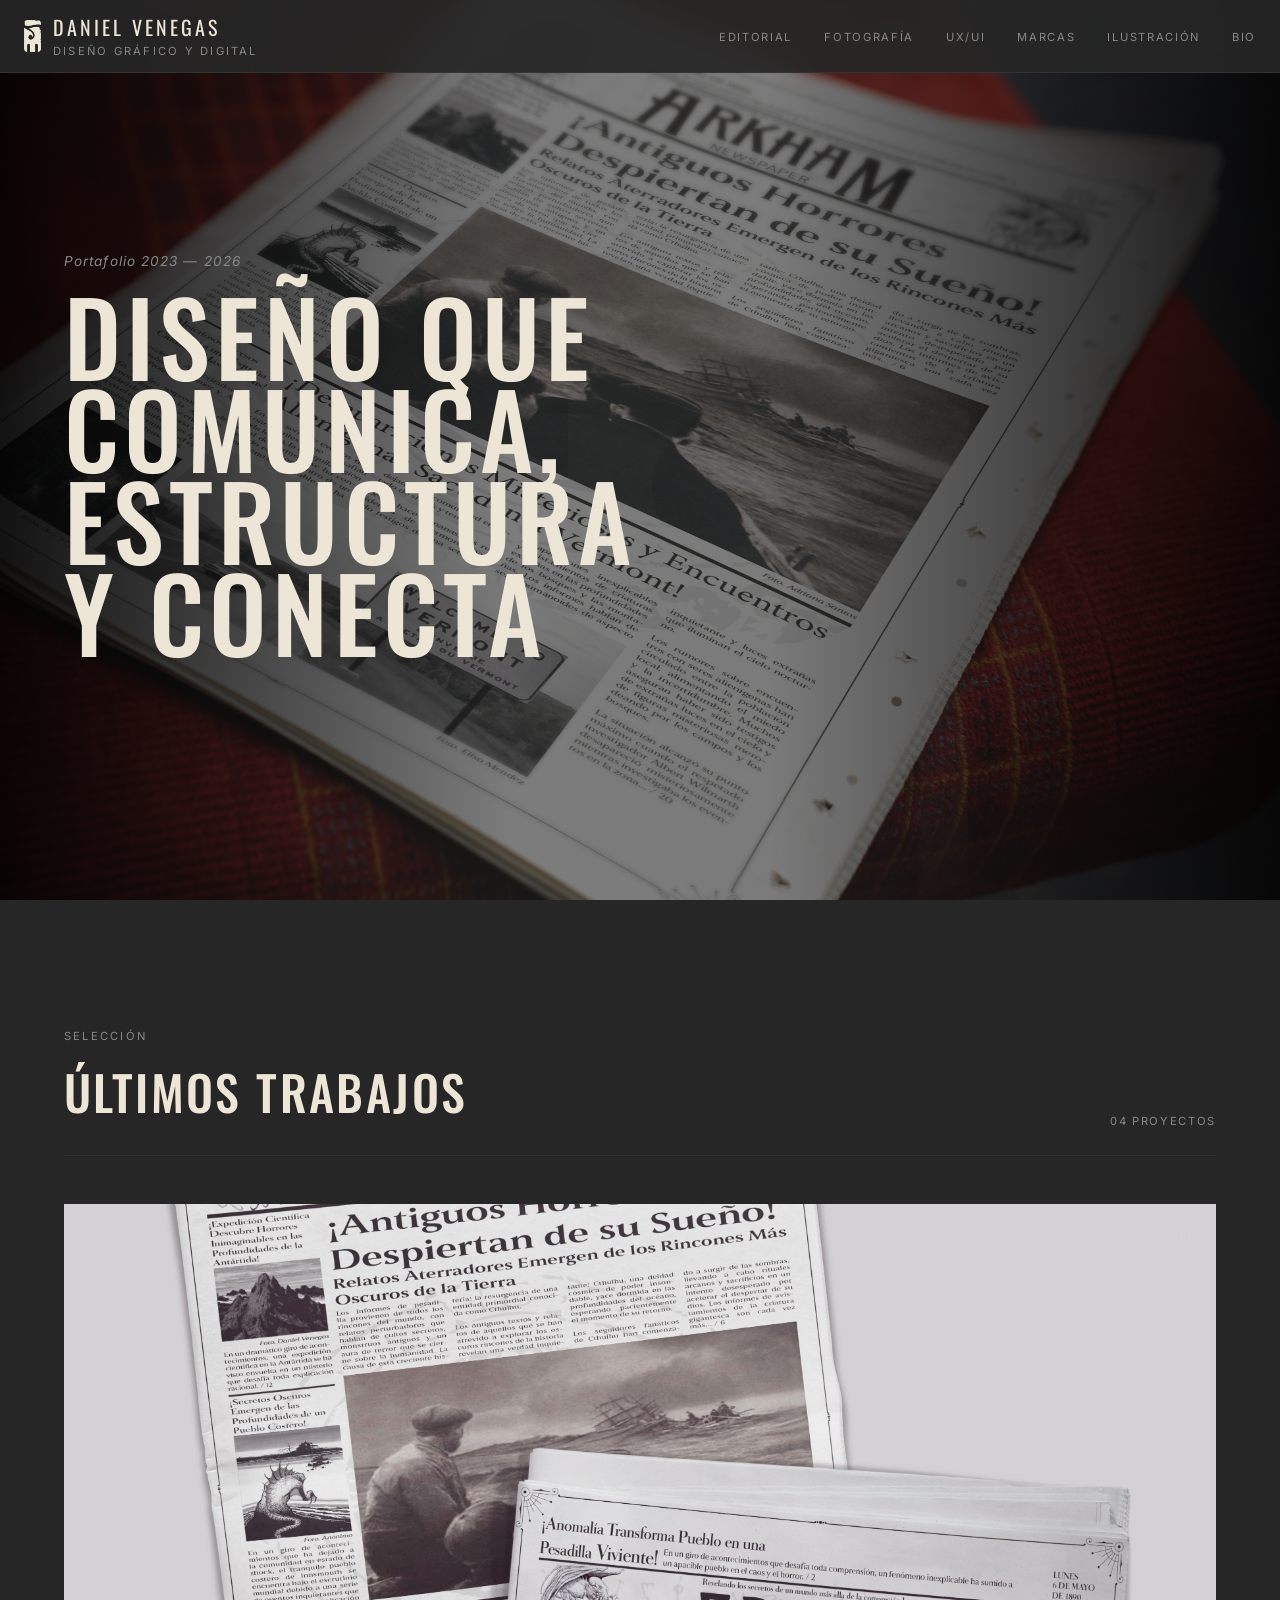
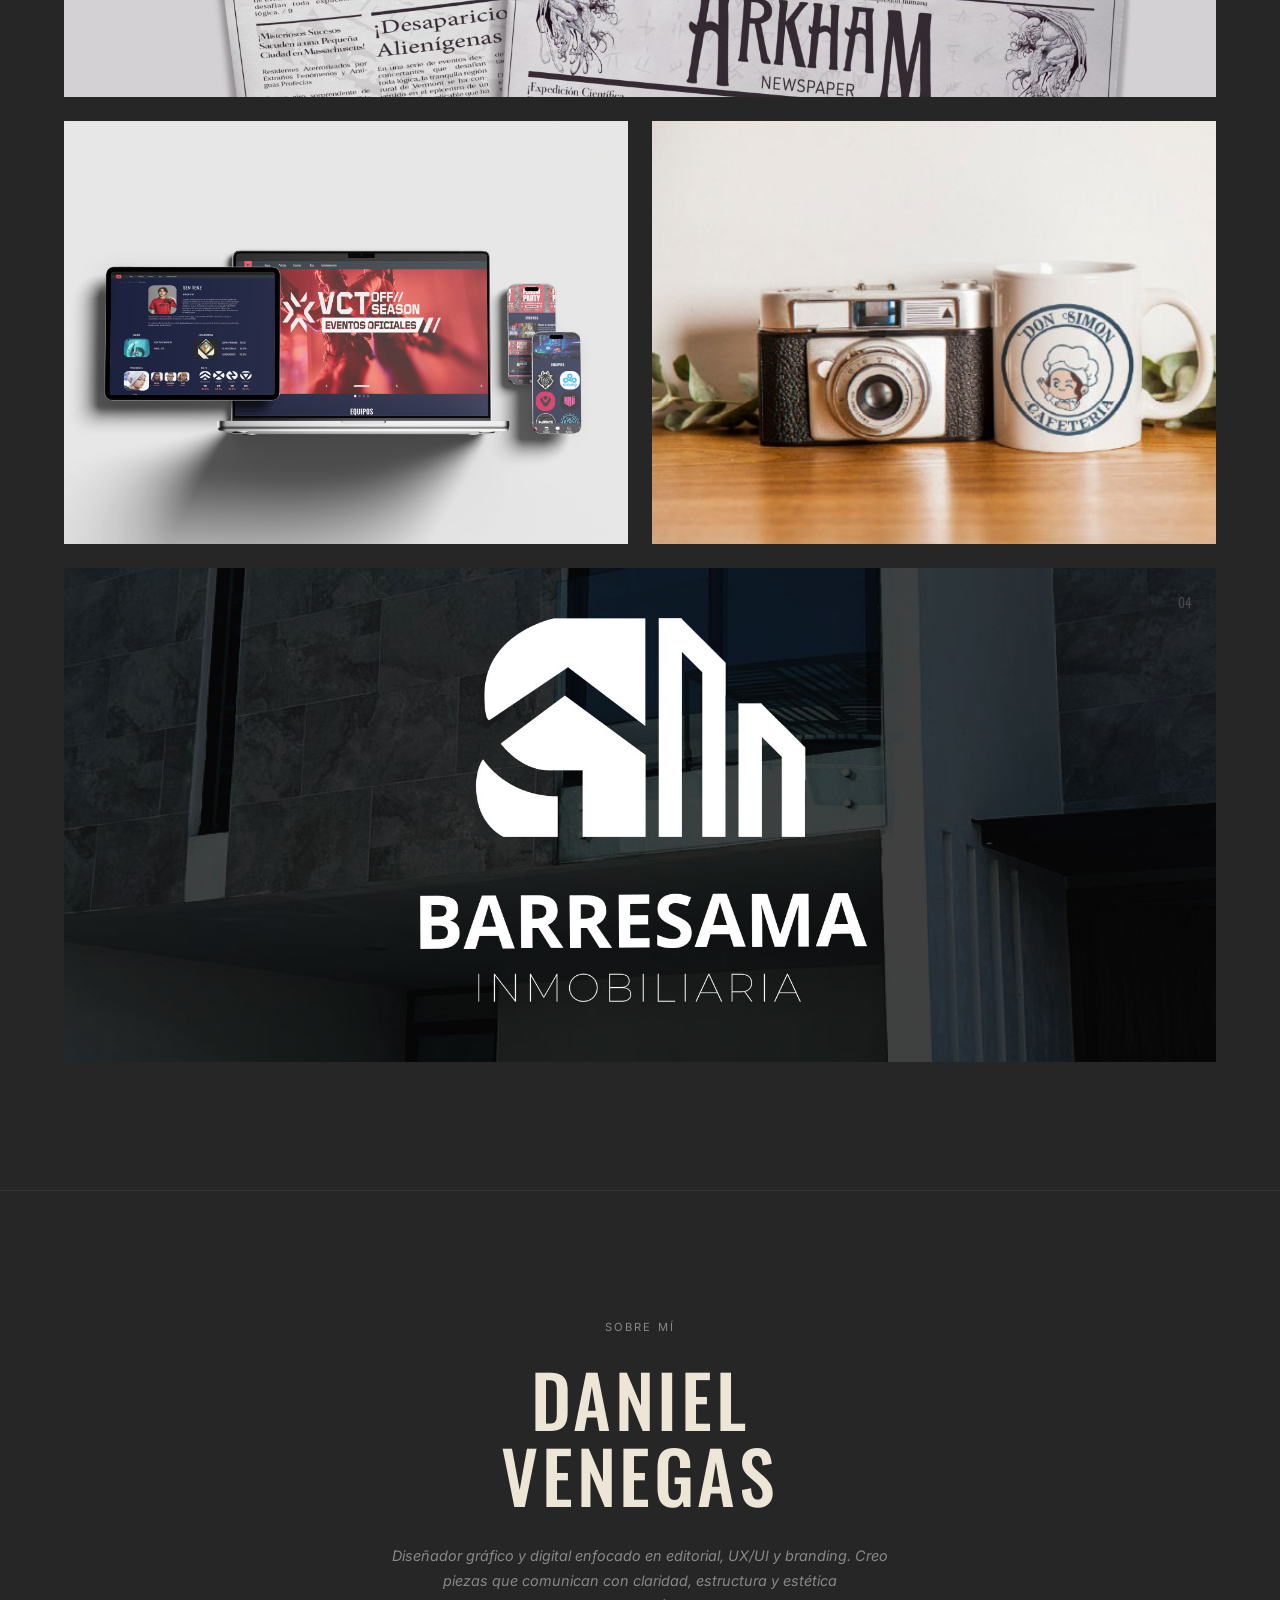
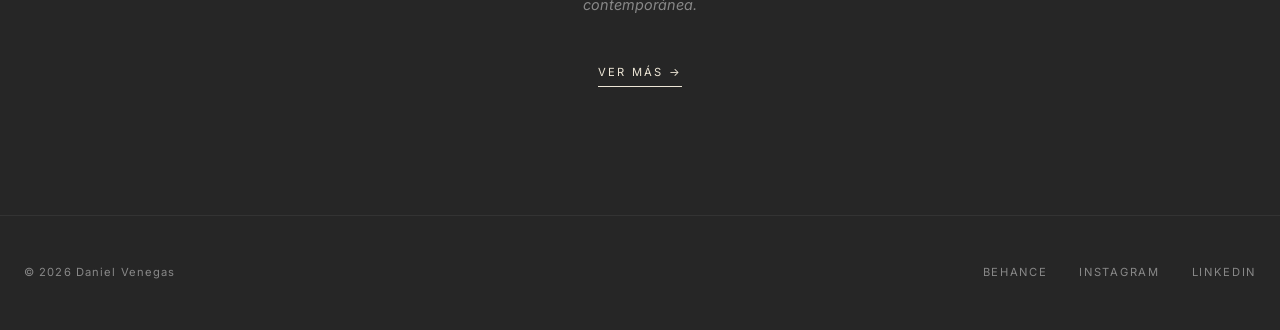
==== index.html @ c411e91c "Update link for editorial project in index.html" ====
<!DOCTYPE html>
<html lang="es">
<head>
  <meta charset="UTF-8" />
  <meta name="viewport" content="width=device-width, initial-scale=1.0" />

  <title>Daniel Venegas | Portafolio de Diseño</title>

  <meta name="description" content="Portafolio de Daniel Venegas — Diseñador gráfico especializado en identidad visual, editorial y UX/UI.">
  <meta name="author" content="Daniel Venegas">

  <!-- Open Graph -->
  <meta property="og:type" content="website">
  <meta property="og:url" content="https://danielvenegas-design.github.io/">
  <meta property="og:title" content="Daniel Venegas | Portafolio de Diseño">
  <meta property="og:description" content="Diseñador gráfico y digital especializado en editorial, branding y UX/UI. Explora mi trabajo.">
  <meta property="og:image" content="https://danielvenegas-design.github.io/img/mi%20logo.png">
  <meta property="og:site_name" content="Daniel Venegas Portfolio">

  <!-- Twitter -->
  <meta name="twitter:card" content="summary_large_image">
  <meta name="twitter:title" content="Daniel Venegas | Portafolio">
  <meta name="twitter:description" content="Diseño que comunica, estructura y conecta.">
  <meta name="twitter:image" content="https://danielvenegas-design.github.io/img/mi%20logo.png">

  <!-- Styles -->
  <link rel="stylesheet" href="styles.css" />

  <!-- Fonts -->
  <link rel="preconnect" href="https://fonts.googleapis.com" />
  <link rel="preconnect" href="https://fonts.gstatic.com" crossorigin />
  <link href="https://fonts.googleapis.com/css2?family=Oswald:wght@300;400;500;600;700&family=Inter:wght@300;400;500;600&display=swap" rel="stylesheet" />

  <!-- Favicon -->
  <link rel="icon" type="image/png" href="img/favicon2.png">
</head>
<body>

  <!-- ==================== NAVBAR ==================== -->
  <nav class="navbar" id="navbar">
    <div class="navbar-inner">
      <!-- Envuelve el logo y el texto en un enlace hacia index.html -->
      <a href="index.html" class="navbar-brand" style="text-decoration: none; color: inherit;">
        <img src="img/mi logo.png" class="logo">
        <div class="brand-text">
          <span class="navbar-name">DANIEL VENEGAS</span>
          <span class="navbar-subtitle">Diseño gráfico y digital</span>
        </div>
      </a>
      
      <button class="menu-toggle" id="menuToggle" aria-label="Abrir menú" aria-expanded="false">
        <span></span><span></span><span></span>
      </button>
      <ul class="nav-links" id="navLinks">
        <li><a href="editorial.html">Editorial</a></li>
        <li><a href="fotografia.html">Fotografía</a></li>
        <li><a href="ux-ui.html">UX/UI</a></li>
        <li><a href="marca.html">Marcas</a></li>
        <li><a href="ilustracion.html">Ilustración</a></li>
        <li><a href="about.html">Bio</a></li>
      </ul>
    </div>
</nav>


  <!-- ==================== HERO ==================== -->
  <!--slider-->
  <section class="hero" id="hero">
    <img src="img/mi logo.png" loading="lazy" class="hero-logo">
    <div class="hero-slider">
      <img src="img/periodico-fondo-2.jpg" class="active">
      <img src="img/Editorial-Mockup.jpg"> 
      <img src="img/mockup-1_newslatter.jpg">
    </div>
    <!--overlay-->
    <div class="hero-overlay"></div>
    <!--contenido-->
    <div class="hero-content">
      <p class="hero-subtitle">Portafolio 2023 — 2026</p>
      <h1 class="hero-title">
        Diseño que<br />
        comunica,<br />
        estructura<br />
        y conecta
      </h1>
    </div>
  </section>

  <!-- ==================== TRABAJOS ==================== -->
  <section class="works" id="trabajos">
    <div class="works-header">
      <div>
        <p class="works-label">Selección</p>
        <h2 class="works-title">Últimos trabajos</h2>
      </div>
      <span class="works-count">04 Proyectos</span>
    </div>

    <div class="works-grid">
      <!-- Proyecto 1 — grande -->
      <a href="editorial.html#periodico Ark" class="work-card work-large">
        <img src="img/periodico.jpg" alt="Periódico Digital" />
        <div class="work-info">
          <span class="work-category">Editorial</span>
          <h3 class="work-name">Periódico</h3>
        </div>
        <span class="work-index">01</span>
      </a>

      <!-- Proyecto 2 — pequeño -->
      <a href="#" class="work-card">
        <img src="img/vct.jpg" alt="VCT América" />
        <div class="work-info">
          <span class="work-category">UX/UI</span>
          <h3 class="work-name">VCT América</h3>
        </div>
        <span class="work-index">02</span>
      </a>

      <!-- Proyecto 3 — pequeño -->
      <a href="#" class="work-card">
        <img src="img/DON-SIMON-LOGO-mockup-2.jpg" alt="Don simon" />
        <div class="work-info">
          <span class="work-category">Branding</span>
          <h3 class="work-name">Don simon</h3>
        </div>
        <span class="work-index">03</span>
      </a>

      <!-- Proyecto 4 — grande -->
      <a href="#" class="work-card work-large">
        <img src="img/barresama-fondo.jpg" alt="Barresama Inmobiliaria" />
        <div class="work-info">
          <span class="work-category">Marcas</span>
          <h3 class="work-name">Barresama Inmobiliaria</h3>
        </div>
        <span class="work-index">04</span>
      </a>
    </div>
  </section>

  <!-- ==================== ABOUT PREVIEW ==================== -->
  <section class="about" id="about">
    <p class="about-label">Sobre mí</p>
    <h2 class="about-name">Daniel<br />Venegas</h2>
    <p class="about-text">
      Diseñador gráfico y digital enfocado en editorial, UX/UI y branding.
      Creo piezas que comunican con claridad, estructura y estética contemporánea.
    </p>
    <a href="about.html" class="about-link">Ver más →</a>
  </section>

  <!-- ==================== FOOTER ==================== -->
  <footer class="footer">
  <p class="footer-copy">© 2026 Daniel Venegas</p>
  <div class="footer-socials">
    <a href="https://www.behance.net/danielvenegasruiz" target="_blank" rel="noopener noreferrer">Behance</a>
    <a href="https://www.instagram.com/daniel_7w7_/#" target="_blank" rel="noopener noreferrer">Instagram</a>
    <a href="https://linkedin.com" target="_blank" rel="noopener noreferrer">LinkedIn</a>
  </div>
</footer>

  <script src="script.js"></script>
</body>
</html>
---- styles.css ----
/* ============================================
   Daniel Venegas — Portfolio Styles
   ============================================ */

/* ---------- Reset & Base ---------- */
*, *::before, *::after {
  margin: 0;
  padding: 0;
  box-sizing: border-box;
}

html {
  scroll-behavior: smooth;
}

body {
  font-family: 'Inter', sans-serif;
  background-color: #262626;
  color: #EDE6D6;
  line-height: 1.6;
  overflow-x: hidden;
}

a {
  text-decoration: none;
  color: inherit;
}

img {
  display: block;
  width: 100%;
  height: 100%;
  object-fit: cover;
}

/* ---------- Typography ---------- */
h1, h2, h3, h4, h5, h6 {
  font-family: 'Oswald', sans-serif;
  text-transform: uppercase;
  letter-spacing: 0.05em;
  font-weight: 500;
}

/* ---------- Scrollbar ---------- */
::-webkit-scrollbar { width: 6px; }
::-webkit-scrollbar-track { background: #1a1a1a; }
::-webkit-scrollbar-thumb { background: #555; }

::selection {
  background: #EDE6D6;
  color: #262626;
}

/* ============================================
   NAVBAR
   ============================================ */
.navbar {
  position: fixed;
  top: 0;
  left: 0;
  width: 100%;
  z-index: 100;
  background: rgba(38, 38, 38, 0.92);
  backdrop-filter: blur(12px);
  border-bottom: 1px solid #333;
}

.navbar-inner {
  max-width: 1280px;
  margin: 0 auto;
  padding: 0 1.5rem;
  display: flex;
  align-items: center;
  justify-content: space-between;
  height: 64px;
}

.navbar-brand {
  display: flex;
  align-items: center;
  gap: 0.75rem;
}

.navbar-name {
  font-family: 'Oswald', sans-serif;
  font-size: 1.25rem;
  letter-spacing: 0.15em;
  text-transform: uppercase;
}

.navbar-subtitle {
  font-size: 0.7rem;
  letter-spacing: 0.2em;
  text-transform: uppercase;
  color: #888;
  display: none;
}

@media (min-width: 768px) {
  .navbar-subtitle { display: block; }
  .navbar-inner { height: 72px; }
}

/* Nav links */
.nav-links {
  list-style: none;
  display: none;
  gap: 2rem;
}

.nav-links.active {
  display: flex;
  flex-direction: column;
  position: absolute;
  top: 64px;
  left: 0;
  width: 100%;
  background: #262626;
  border-bottom: 1px solid #333;
  padding: 1.5rem;
  gap: 1rem;
}

@media (min-width: 1024px) {
  .nav-links {
    display: flex !important;
    position: static;
    flex-direction: row;
    background: none;
    border: none;
    padding: 0;
  }
  .menu-toggle { display: none !important; }
}

.nav-links a {
  font-size: 0.7rem;
  letter-spacing: 0.15em;
  text-transform: uppercase;
  color: #888;
  transition: color 0.3s;
}

.nav-links a:hover { color: #EDE6D6; }

.nav-links a {
  position: relative;
}

.nav-links a::after {
  content: '';
  position: absolute;
  left: 0;
  bottom: -3px;
  width: 0;
  height: 1px;
  background: #EDE6D6;
  transition: width 0.3s;
}

.nav-links a:hover::after {
  width: 100%;
}

.logo {
  height: 32px;
  width: auto;
  transition: opacity 0.3s;
}

.hero-logo {
  position: absolute;
  top: 50%;
  left: 60%;
  transform: translate(-50%, -50%);
  width: 400px;
  opacity: 0.05;
  z-index: 1;
}

.logo:hover {
  opacity: 0.7;
}

/* Hamburger */
.menu-toggle {
  display: flex;
  flex-direction: column;
  gap: 5px;
  background: none;
  border: none;
  cursor: pointer;
  padding: 4px;
}

.menu-toggle span {
  display: block;
  width: 24px;
  height: 2px;
  background: #EDE6D6;
  transition: transform 0.3s, opacity 0.3s;
}

.menu-toggle.active span:nth-child(1) {
  transform: translateY(7px) rotate(45deg);
}
.menu-toggle.active span:nth-child(2) {
  opacity: 0;
}
.menu-toggle.active span:nth-child(3) {
  transform: translateY(-7px) rotate(-45deg);
}

/* ============================================
   HERO
   ============================================ */
.hero {
  position: relative;
  height: 100vh;
  width: 100%;
  overflow: hidden;
  padding-top: 72px;
}

.hero-overlay {
  position: absolute;
  inset: 0;
  z-index: 1;
  background:
    linear-gradient(to right, rgba(0,0,0,0.85), transparent 40%),
    linear-gradient(to left, rgba(0,0,0,0.85), transparent 40%),
    rgba(38,38,38,0.6);
  pointer-events: none;
}

.hero-content {
  position: relative;
  z-index: 2;
  height: 100%;
  display: flex;
  flex-direction: column;
  justify-content: center;
  padding: 2rem 2rem 5rem;
  padding-top: 120px;
}

@media (min-width: 1024px) {
  .hero-content { padding: 4rem 4rem 8rem; }
}

.hero-subtitle {
  font-style: italic;
  font-family: 'Inter', sans-serif;
  color: #888;
  font-size: 0.85rem;
  margin-bottom: 1rem;
  letter-spacing: 0.08em;
  opacity: 0;
  transform: translateY(20px);
  animation: fadeUp 0.8s 0.5s forwards;
}

.hero-title {
  font-size: clamp(3rem, 8vw, 7rem);
  line-height: 0.9;
  opacity: 0;
  transform: translateY(30px);
  animation: fadeUp 0.8s 0.7s forwards;
}

.hero-slider {
  position: absolute;
  width: 100%;
  height: 100%;
  object-fit: cover;
  opacity: 1;
  transform: scale(1.05);
  transition: opacity 1.5s ease, transform 6s ease;
  inset: 0;
  z-index: 0;
}

.hero-slider img {
  position: absolute;
  width: 100%;
  height: 100%;
  object-fit: cover;
  opacity: 0;
  transition: opacity 1.5s ease, transform 6s ease;
  
}

.hero-slider img.active {
  opacity: 1;
  transform: scale(1.1);
}

@keyframes fadeUp {
  to {
    opacity: 1;
    transform: translateY(0);
  }
}

/* ============================================
   WORKS GRID
   ============================================ */
.works {
  padding: 5rem 1.5rem;
}

@media (min-width: 1024px) {
  .works { padding: 8rem 4rem; }
}

.works-header {
  display: flex;
  align-items: flex-end;
  justify-content: space-between;
  border-bottom: 1px solid #333;
  padding-bottom: 1.5rem;
  margin-bottom: 3rem;
}

.works-label {
  font-size: 0.7rem;
  letter-spacing: 0.2em;
  text-transform: uppercase;
  color: #888;
  margin-bottom: 0.5rem;
}

.works-title {
  font-size: clamp(1.8rem, 4vw, 3rem);
}

.works-count {
  font-size: 0.7rem;
  letter-spacing: 0.15em;
  text-transform: uppercase;
  color: #888;
  display: none;
}

@media (min-width: 768px) {
  .works-count { display: block; }
}

/* Grid */
.works-grid {
  display: grid;
  grid-template-columns: 1fr;
  gap: 1rem;
}

@media (min-width: 768px) {
  .works-grid {
    grid-template-columns: 1fr 1fr;
    gap: 1.5rem;
  }
}

/* Card */
.work-card {
  position: relative;
  overflow: hidden;
  display: block;
  aspect-ratio: 4 / 3;
}

.work-card.work-large {
  aspect-ratio: 21 / 9;
}

@media (min-width: 768px) {
  .work-card.work-large { grid-column: span 2; }
}

.work-card img {
  transition: transform 0.7s ease;
}

.work-card:hover img {
  transform: scale(1.05);
}

/* Overlay on hover */
.work-card::after {
  content: '';
  position: absolute;
  inset: 0;
  background: rgba(38, 38, 38, 0);
  transition: background 0.5s;
}

.work-card:hover::after {
  background: rgba(38, 38, 38, 0.5);
}

/* Info */
.work-info {
  position: absolute;
  bottom: 0;
  left: 0;
  right: 0;
  padding: 1.5rem 2rem;
  z-index: 2;
  transform: translateY(10px);
  opacity: 0;
  transition: all 0.5s;
}

.work-card:hover .work-info {
  transform: translateY(0);
  opacity: 1;
}

.work-category {
  font-size: 0.7rem;
  letter-spacing: 0.2em;
  text-transform: uppercase;
  color: #888;
}

.work-name {
  font-size: 1.25rem;
  margin-top: 0.25rem;
}

/* Index number */
.work-index {
  position: absolute;
  top: 1.5rem;
  right: 1.5rem;
  font-family: 'Oswald', sans-serif;
  font-size: 0.85rem;
  color: rgba(237, 230, 214, 0.2);
  z-index: 2;
  transition: color 0.5s;
}

.work-card:hover .work-index {
  color: rgba(237, 230, 214, 0.7);
}

/* ============================================
   ABOUT
   ============================================ */
.about {
  text-align: center;
  padding: 5rem 1.5rem;
  border-top: 1px solid #333;
}

@media (min-width: 1024px) {
  .about { padding: 8rem 4rem; }
}

.about-label {
  font-size: 0.7rem;
  letter-spacing: 0.2em;
  text-transform: uppercase;
  color: #888;
  margin-bottom: 1.5rem;
}

.about-name {
  font-size: clamp(2rem, 6vw, 4.5rem);
  line-height: 1.05;
  margin-bottom: 2rem;
}

.about-text {
  font-style: italic;
  color: #888;
  font-size: 0.9rem;
  max-width: 500px;
  margin: 0 auto 2.5rem;
  line-height: 1.7;
}

.about-link {
  display: inline-block;
  font-size: 0.7rem;
  letter-spacing: 0.2em;
  text-transform: uppercase;
  border-bottom: 1px solid #EDE6D6;
  padding-bottom: 4px;
  transition: color 0.3s, border-color 0.3s;
}

.about-link:hover {
  color: #888;
  border-color: #888;
}

/* ============================================
   FOOTER
   ============================================ */
.footer {
  border-top: 1px solid #333;
  padding: 3rem 1.5rem;
  display: flex;
  flex-direction: column;
  align-items: center;
  gap: 1.5rem;
}

@media (min-width: 768px) {
  .footer {
    flex-direction: row;
    justify-content: space-between;
    max-width: 1280px;
    margin: 0 auto;
  }
}

.footer-copy {
  font-size: 0.7rem;
  letter-spacing: 0.1em;
  color: #888;
}

.footer-socials {
  display: flex;
  gap: 2rem;
}

.footer-socials a {
  font-size: 0.7rem;
  letter-spacing: 0.15em;
  text-transform: uppercase;
  color: #888;
  transition: color 0.3s;
}

.footer-socials a:hover { color: #EDE6D6; }

/* ============================================
   SCROLL ANIMATIONS
   ============================================ */
.fade-in {
  opacity: 0;
  transform: translateY(40px);
  transition: opacity 0.6s ease, transform 0.6s ease;
}

.fade-in.visible {
  opacity: 1;
  transform: translateY(0);
}

/* =========================================
   EDITORIAL PAGE
========================================= */

/* HERO */
.editorial-hero {
  height: 60vh;
  background: url('img/editorial-cover.jpg') center/cover no-repeat;
  position: relative;
}

.editorial-overlay {
  position: absolute;
  inset: 0;
  background: rgba(38,38,38,0.75);
}

.editorial-content {
  position: relative;
  z-index: 2;
  padding: 120px 1.5rem 4rem;
}

.editorial-subtitle {
  color: #888;
  font-size: 0.8rem;
  letter-spacing: 0.2em;
  margin-bottom: 1rem;
}

.editorial-title {
  font-size: clamp(3rem, 8vw, 6rem);
}

/* INTRO */
.editorial-intro {
  max-width: 800px;
  margin: 5rem auto;
  text-align: center;
  color: #888;
  font-style: italic;
  line-height: 1.7;
}

/* PROYECTOS */
.project {
  padding: 6rem 1.5rem;
  border-top: 1px solid #333;
}

.project-header h2 {
  font-size: 2rem;
  margin-bottom: 2rem;
}

/* GRID */
.project-grid {
  display: grid;
  gap: 1rem;
}

@media (min-width: 768px) {
  .project-grid {
    grid-template-columns: 2fr 1fr;
  }

  .project-grid img:nth-child(1) {
    grid-row: span 2;
  }
}

/* IMG */
.project-grid img {
  width: 100%;
  height: 100%;
  object-fit: cover;
  transition: transform 0.6s ease;
}

.project-grid img:hover {
  transform: scale(1.03);
}

/* TEXTO */
.project-text {
  max-width: 700px;
  margin-top: 2rem;
  color: #888;
  line-height: 1.7;
}

/* ============================================
   SECCIÓN PROYECTO / GRID DE GALERÍA
   ============================================ */

.project-foto {
  padding: 0; /* Sin relleno para que la galería toque los bordes si deseas */
  max-width: 1400px; /* Ajusta según el ancho de tu navbar */
  margin: 0 auto;
  background-color: #fff;
}

.project-grid-foto {
  display: grid;
  /* Crea 3 columnas de igual tamaño */
  grid-template-columns: repeat(3, 1fr); 
  /* Espacio entre fotos (gap). Ponlo en 0 si quieres que estén pegadas */
  gap: 10px; 
  padding: 10px;
}

.project-grid-foto img {
  width: 100%;
  height: 450px; /* Altura fija para que todas se vean parejas como en tu ejemplo */
  object-fit: cover; /* Recorta la imagen para llenar el cuadro sin deformarse */
  display: block;
  transition: opacity 0.3s ease;
  filter: brightness(0.9); /* Un toque sutil de estilo */
}

.project-grid-foto img:hover {
  opacity: 0.8;
  filter: brightness(1);
  cursor: pointer;
}

/* ============================================
   RESPONSIVE (Para celulares)
   ============================================ */

@media (max-width: 1024px) {
  .project-grid-foto {
    grid-template-columns: repeat(2, 1fr); /* 2 columnas en tablets */
  }
}

@media (max-width: 600px) {
  .project-grid-foto {
    grid-template-columns: 1fr; /* 1 columna en móviles */
    gap: 5px;
    padding: 5px;
  }
  
  .project-grid-foto img {
    height: 350px; /* Un poco más bajas en móvil */
  }
}

/* --- Lightbox con Navegación --- */
.lightbox {
  display: none;
  position: fixed;
  z-index: 3000;
  inset: 0;
  background: rgba(10, 10, 10, 0.95);
  backdrop-filter: blur(10px);
  justify-content: center;
  align-items: center;
}

.lightbox.active { display: flex; }

.lightbox-content {
  max-width: 85%;
  max-height: 80vh;
  object-fit: contain;
  border: 1px solid rgba(237, 230, 214, 0.2);
  transition: transform 0.3s ease;
}

/* Botones de control */
.lightbox-prev, .lightbox-next {
  position: absolute;
  background: none;
  border: none;
  color: #EDE6D6;
  font-size: 2.5rem;
  cursor: pointer;
  padding: 20px;
  transition: opacity 0.3s, transform 0.2s;
  z-index: 3100;
}

.lightbox-prev { left: 5%; }
.lightbox-next { right: 5%; }

.lightbox-prev:hover, .lightbox-next:hover {
  opacity: 0.7;
  transform: scale(1.1);
}

.close-lightbox {
  position: absolute;
  top: 30px;
  right: 40px;
  color: #EDE6D6;
  font-size: 2rem;
  cursor: pointer;
  z-index: 3200;
}

.lightbox-caption {
  position: absolute;
  bottom: 30px;
  font-family: 'Oswald', sans-serif;
  letter-spacing: 2px;
  text-transform: uppercase;
  color: #888;
}

@media (max-width: 768px) {
  .lightbox-prev, .lightbox-next { font-size: 1.5rem; padding: 10px; }
  .lightbox-content { max-width: 95%; }
}

/* --- Solución Scroll Horizontal y Rejilla de Logos --- */
.collab-grid {
    display: grid; 
    grid-template-columns: repeat(auto-fit, minmax(100px, 1fr)); /* Se ajusta solo según el espacio */
    gap: 2rem; 
    margin-top: 5rem; 
    align-items: center;
    max-width: 100%; /* Evita que se salga del contenedor */
    padding: 0 1rem;
}

.collab-grid img {
    max-height: 60px; /* Un poco más pequeños para móvil */
    width: auto; 
    max-width: 100%; /* No permite que la imagen sea más ancha que su columna */
    justify-self: center;
    object-fit: contain;
}

@media (min-width: 768px) {
    .collab-grid {
        grid-template-columns: repeat(3, 1fr); /* En escritorio mantiene las 3 columnas */
    }
    .collab-grid img {
        max-height: 80px;
    }
}

/* Regla extra para asegurar que nada cause scroll horizontal */
body, html {
    overflow-x: hidden;
    width: 100%;
}

/* Fuerza a que las dos imágenes ocupen el 50% cada una */
.project-grid-two {
    display: grid;
    grid-template-columns: 1fr 1fr; /* Crea dos columnas iguales */
    gap: 1.5rem; /* Espacio entre las fotos */
    width: 100%;
}

.project-grid-two img {
    width: 100%;
    height: auto;
    object-fit: cover;
    aspect-ratio: 4 / 3; /* Esto asegura que ambas tengan la misma altura exacta */
}

/* Ajuste para celulares (una debajo de la otra) */
@media (max-width: 768px) {
    .project-grid-two {
        grid-template-columns: 1fr;
    }
}
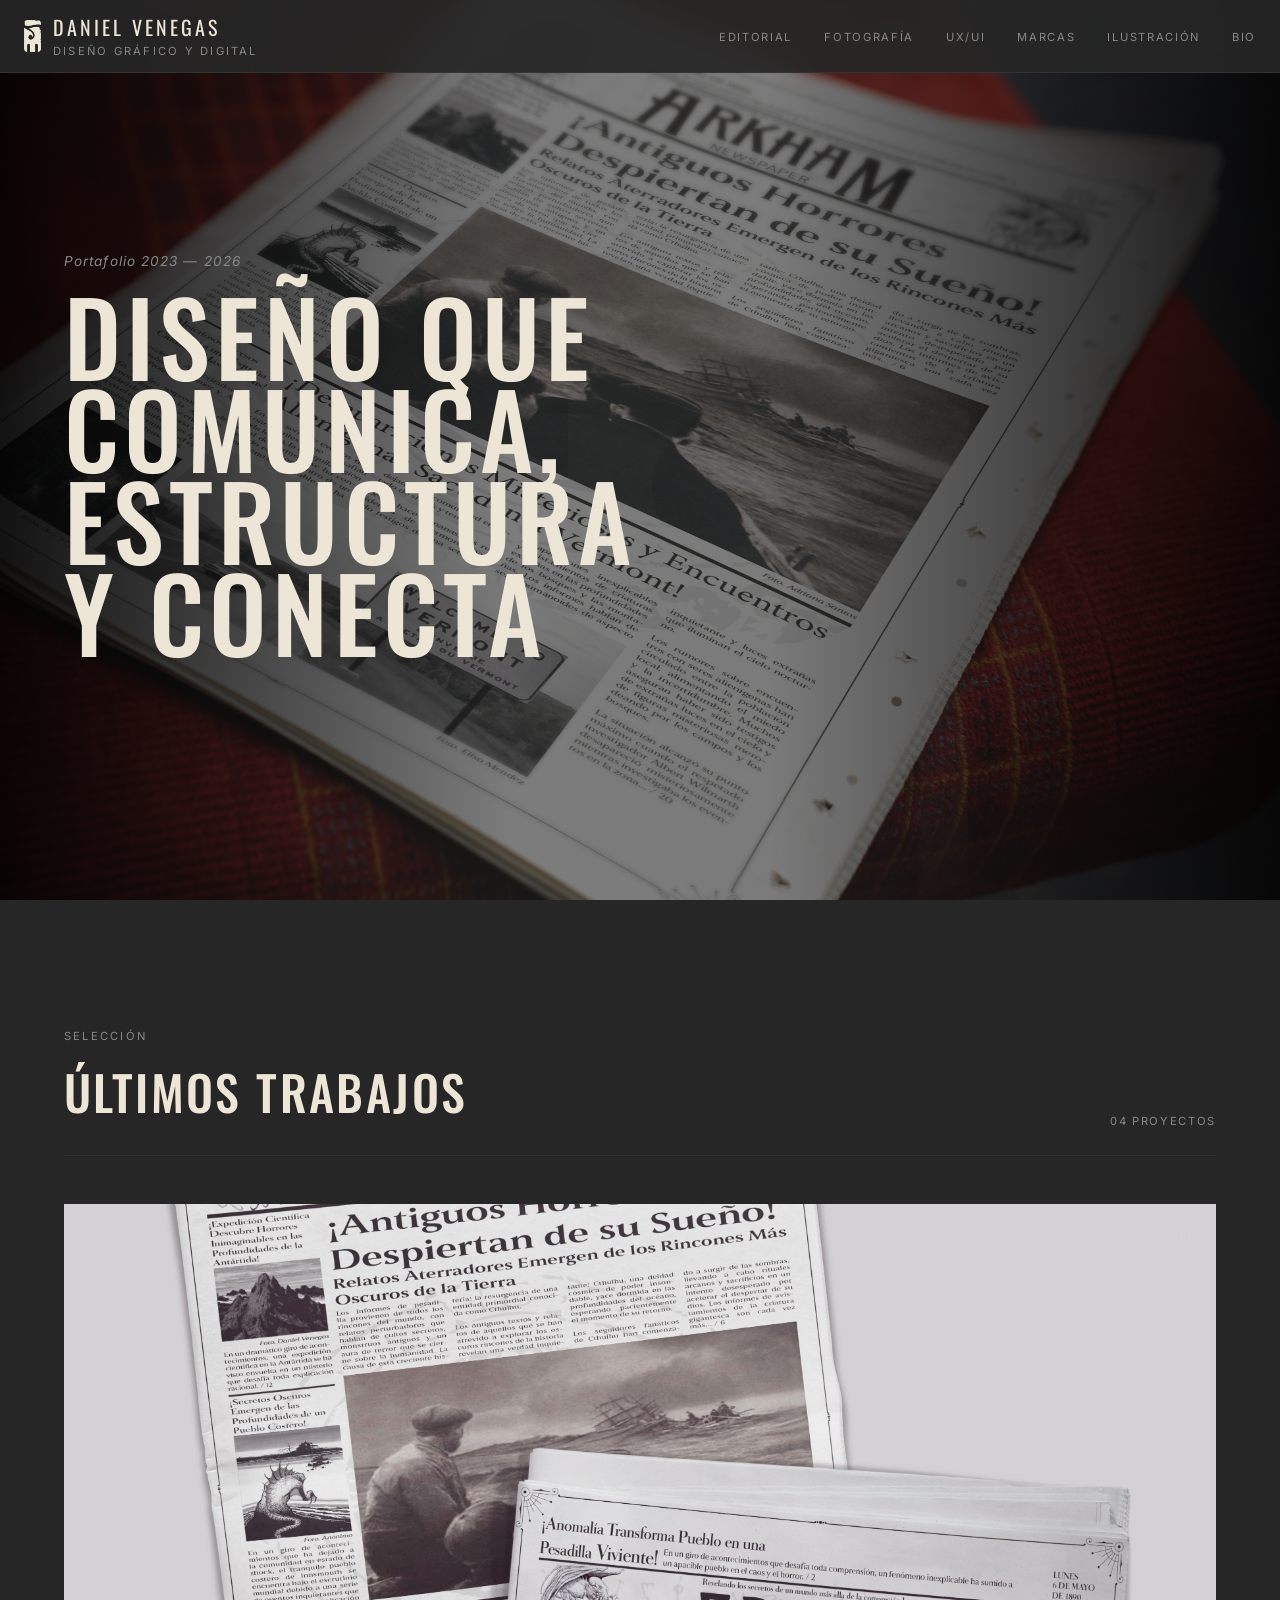
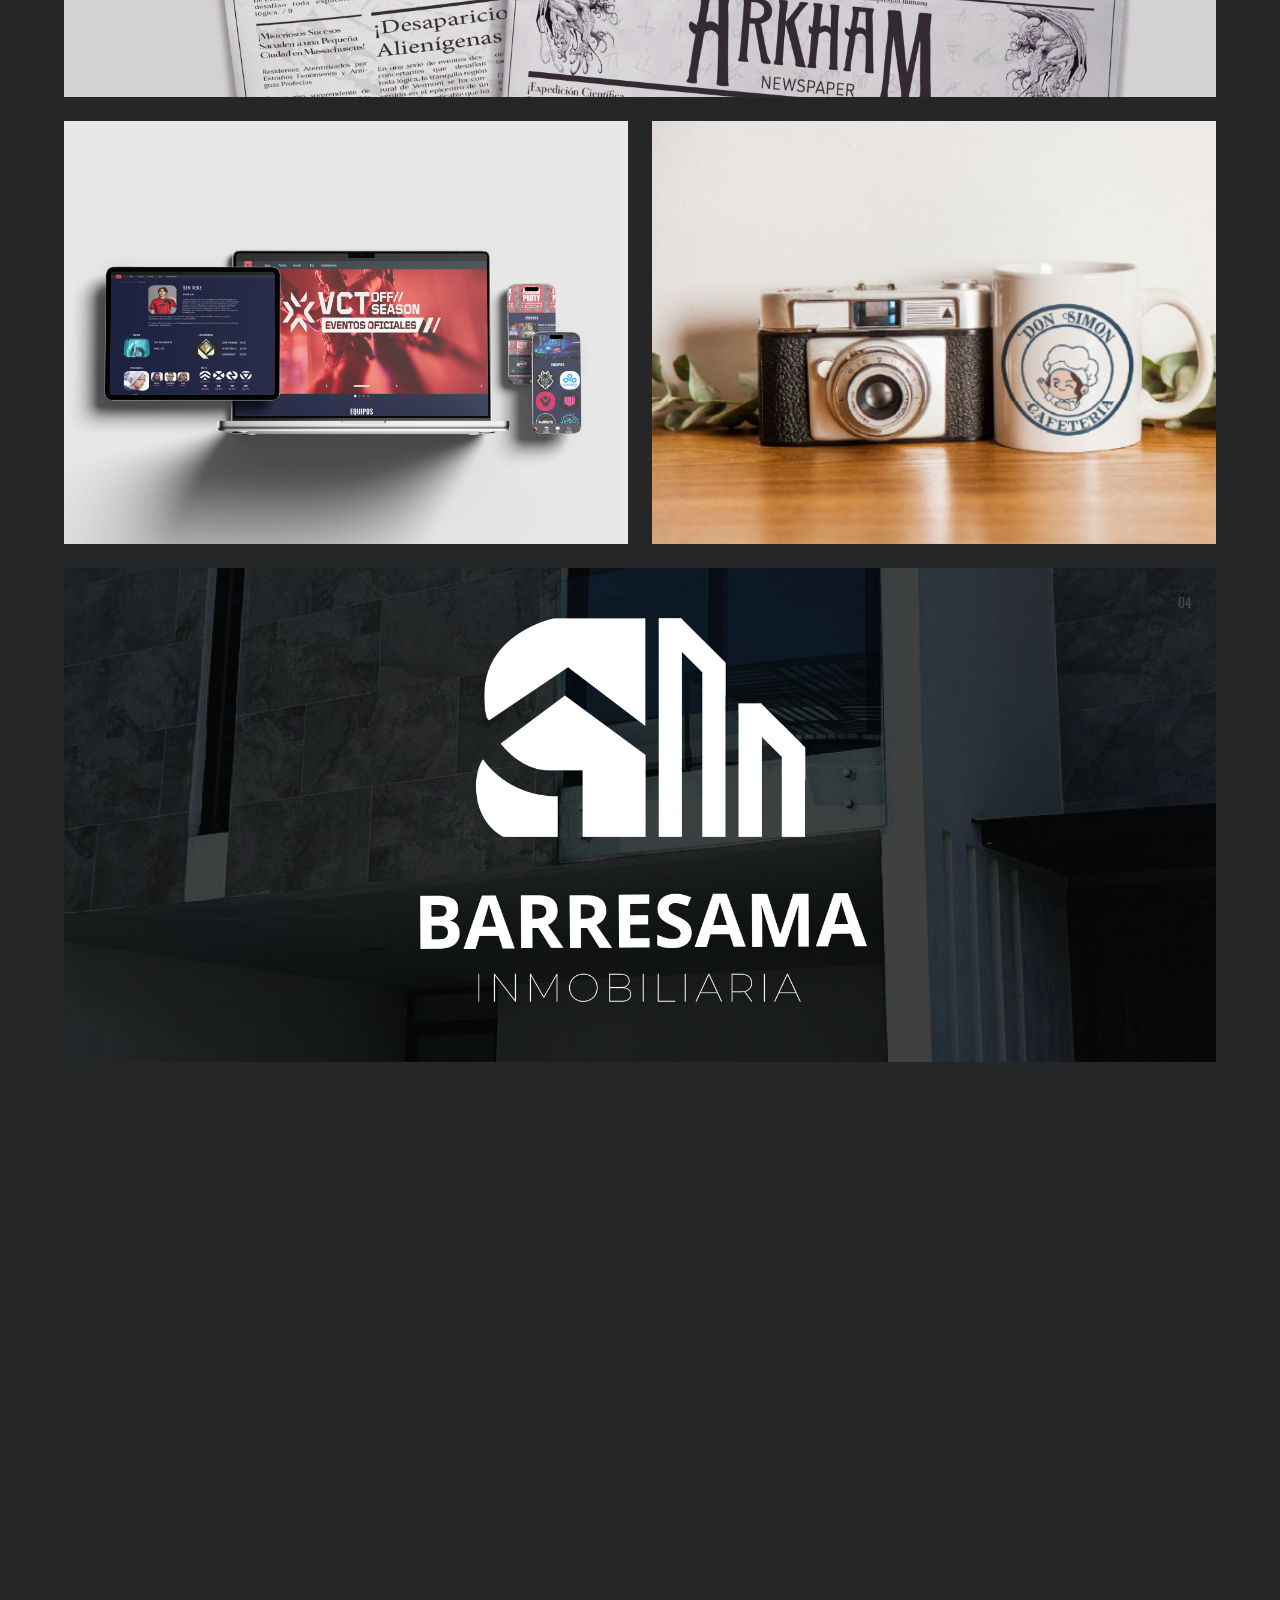
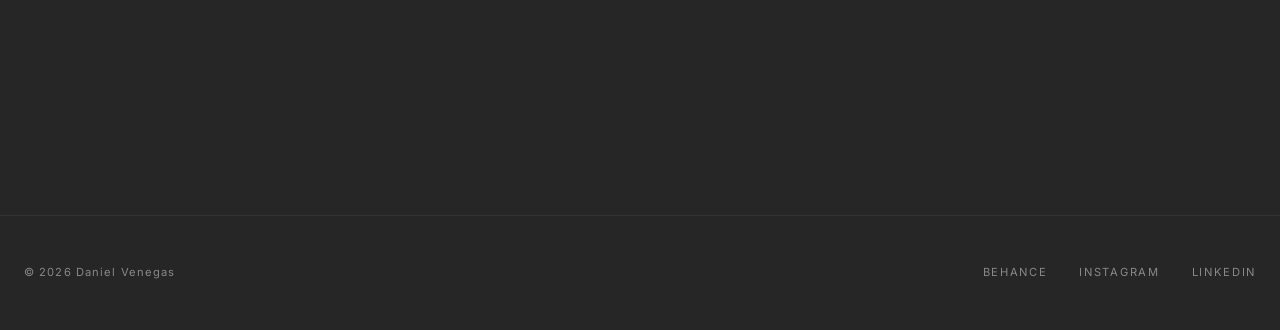
==== commit 7f873c3c: "Update link for Proyecto 3 to marca.html" ====
--- a/index.html
+++ b/index.html
@@ -98,7 +98,7 @@
 
     <div class="works-grid">
       <!-- Proyecto 1 — grande -->
-      <a href="editorial.html#periodico Ark" class="work-card work-large">
+      <a href="editorial.html#periodico" class="work-card work-large">
         <img src="img/periodico.jpg" alt="Periódico Digital" />
         <div class="work-info">
           <span class="work-category">Editorial</span>
@@ -108,7 +108,7 @@
       </a>
 
       <!-- Proyecto 2 — pequeño -->
-      <a href="#" class="work-card">
+      <a href="ux-ui.html#vct" class="work-card">
         <img src="img/vct.jpg" alt="VCT América" />
         <div class="work-info">
           <span class="work-category">UX/UI</span>
@@ -118,7 +118,7 @@
       </a>
 
       <!-- Proyecto 3 — pequeño -->
-      <a href="#" class="work-card">
+      <a href="marca.html#simon" class="work-card">
         <img src="img/DON-SIMON-LOGO-mockup-2.jpg" alt="Don simon" />
         <div class="work-info">
           <span class="work-category">Branding</span>
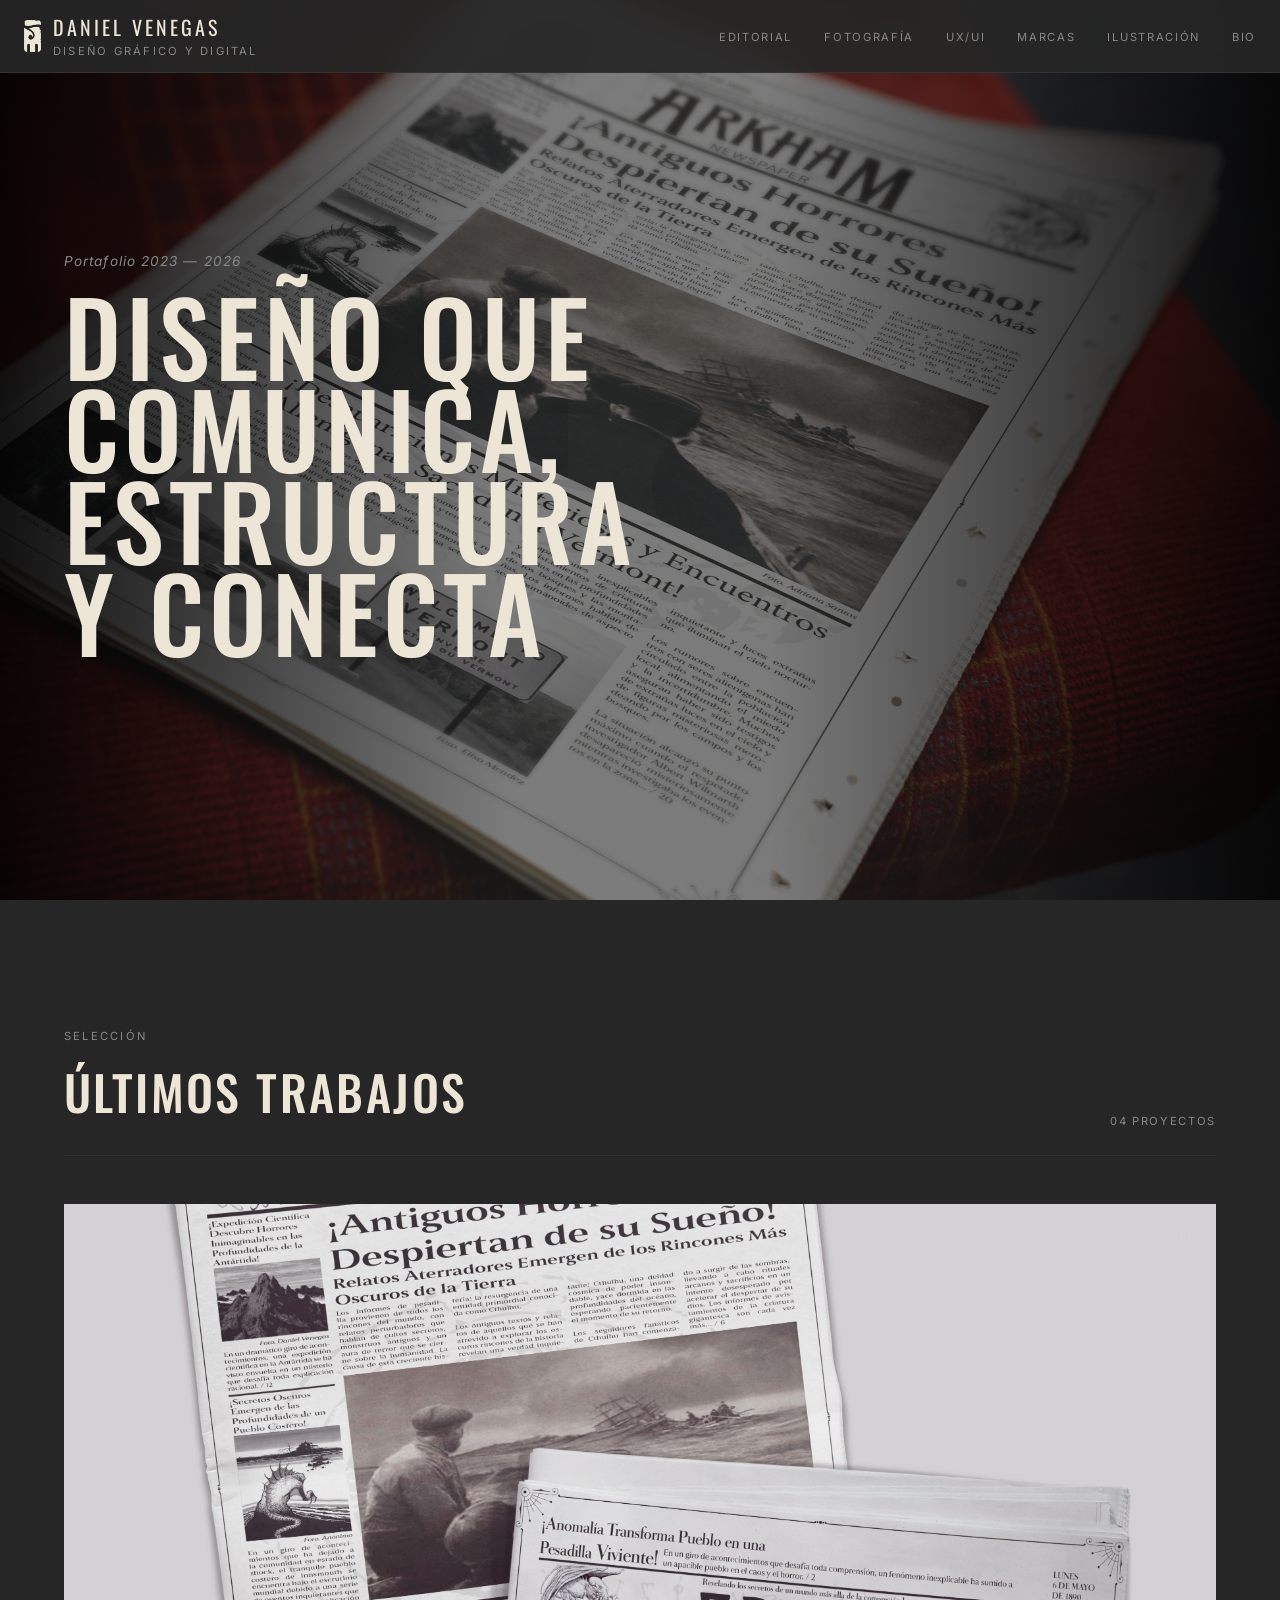
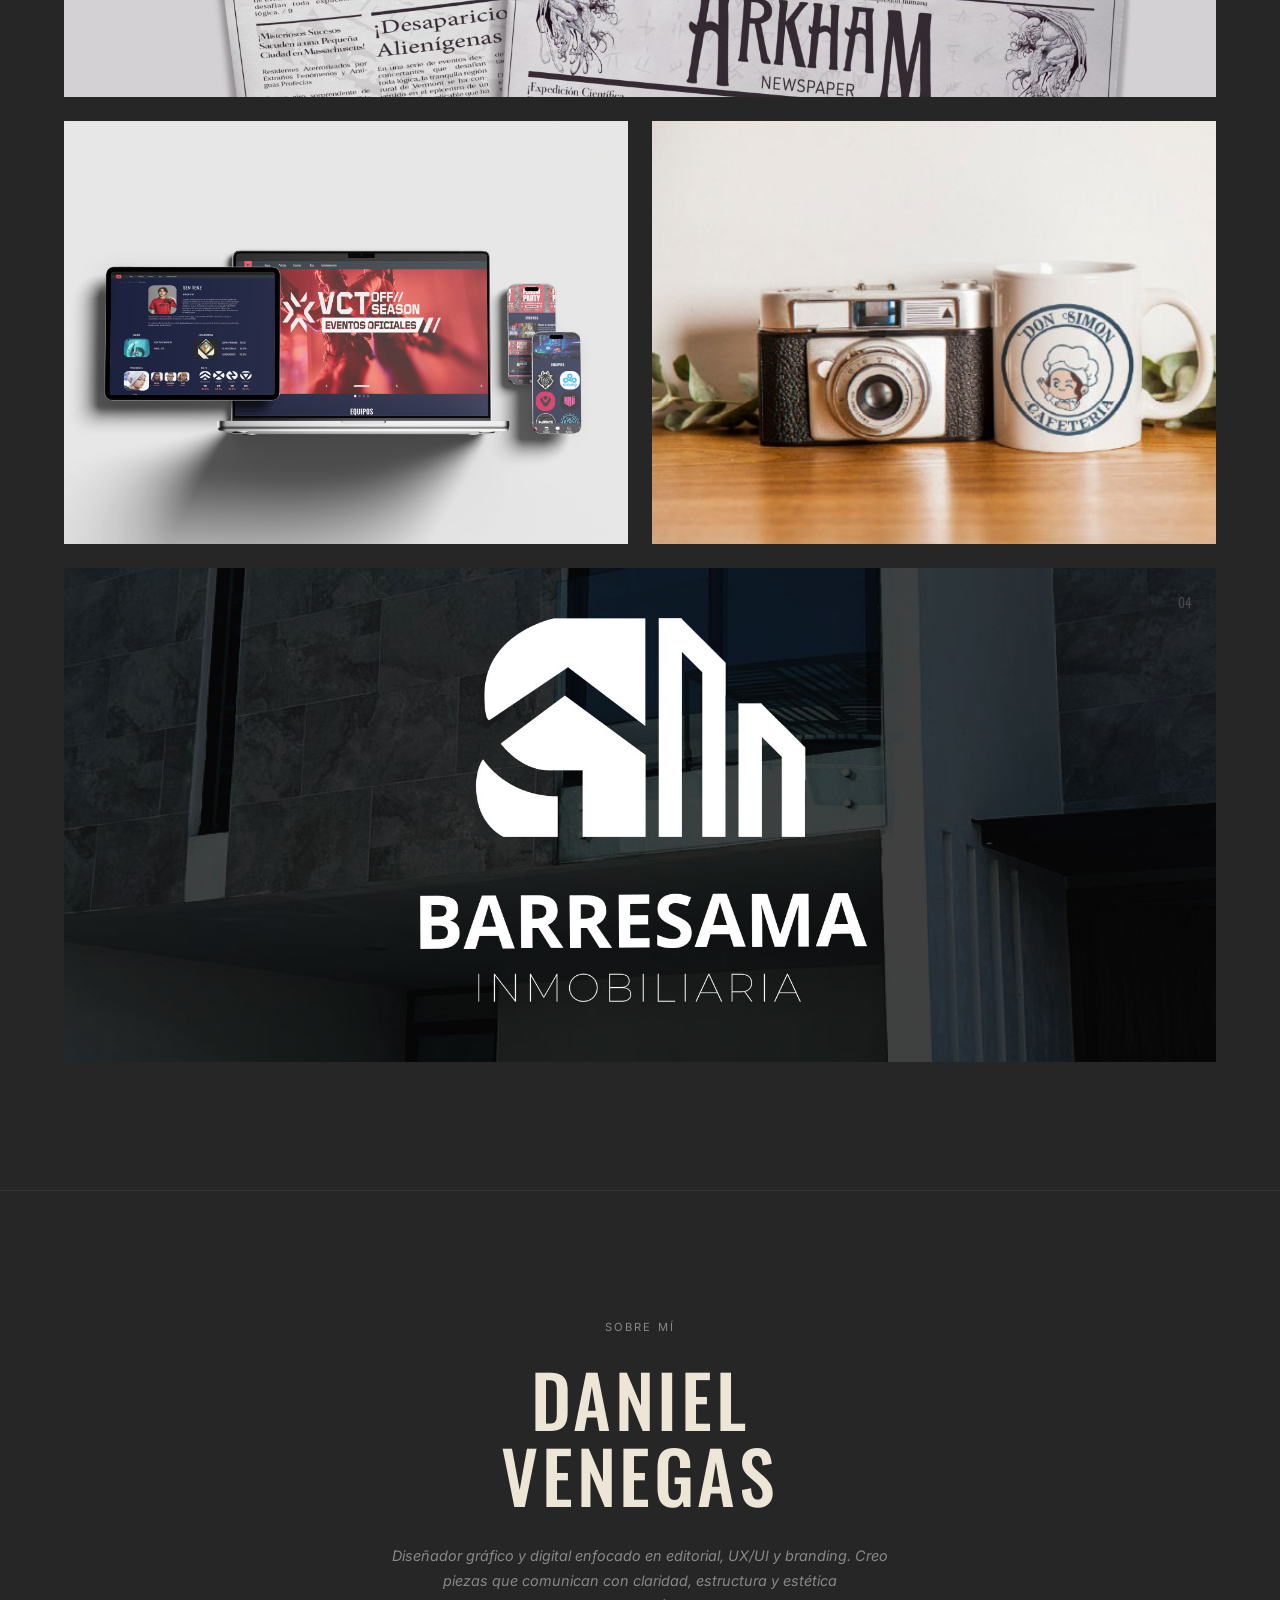
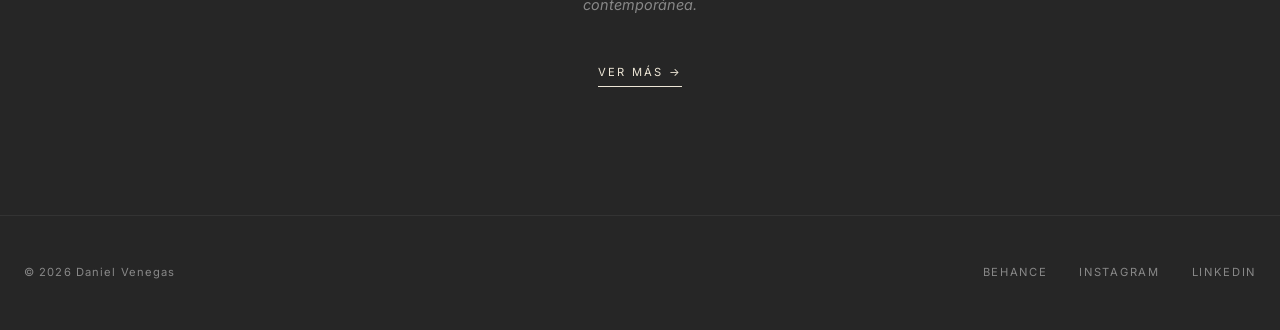
==== commit e5eb58c4: "Update index.html" ====
--- a/index.html
+++ b/index.html
@@ -128,7 +128,7 @@
       </a>
 
       <!-- Proyecto 4 — grande -->
-      <a href="#" class="work-card work-large">
+      <a href="marca.html#barresama" class="work-card work-large">
         <img src="img/barresama-fondo.jpg" alt="Barresama Inmobiliaria" />
         <div class="work-info">
           <span class="work-category">Marcas</span>
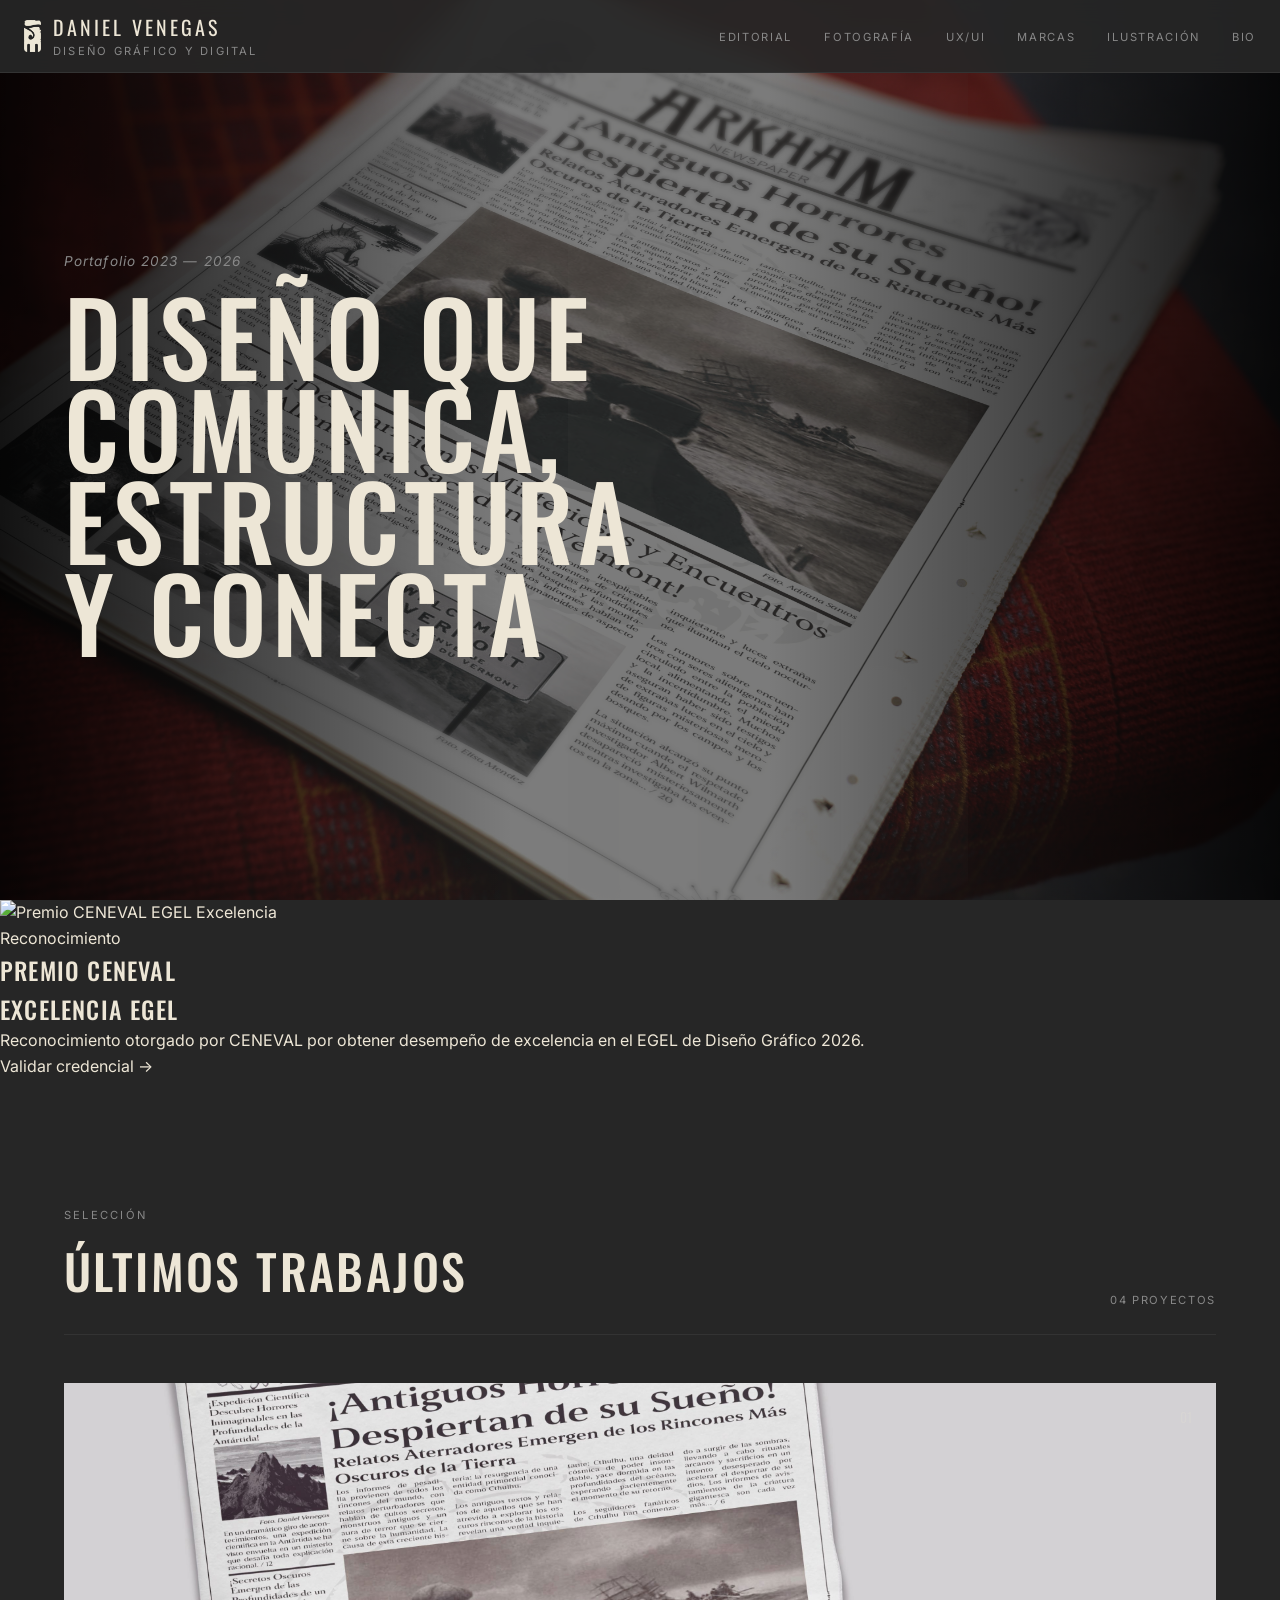
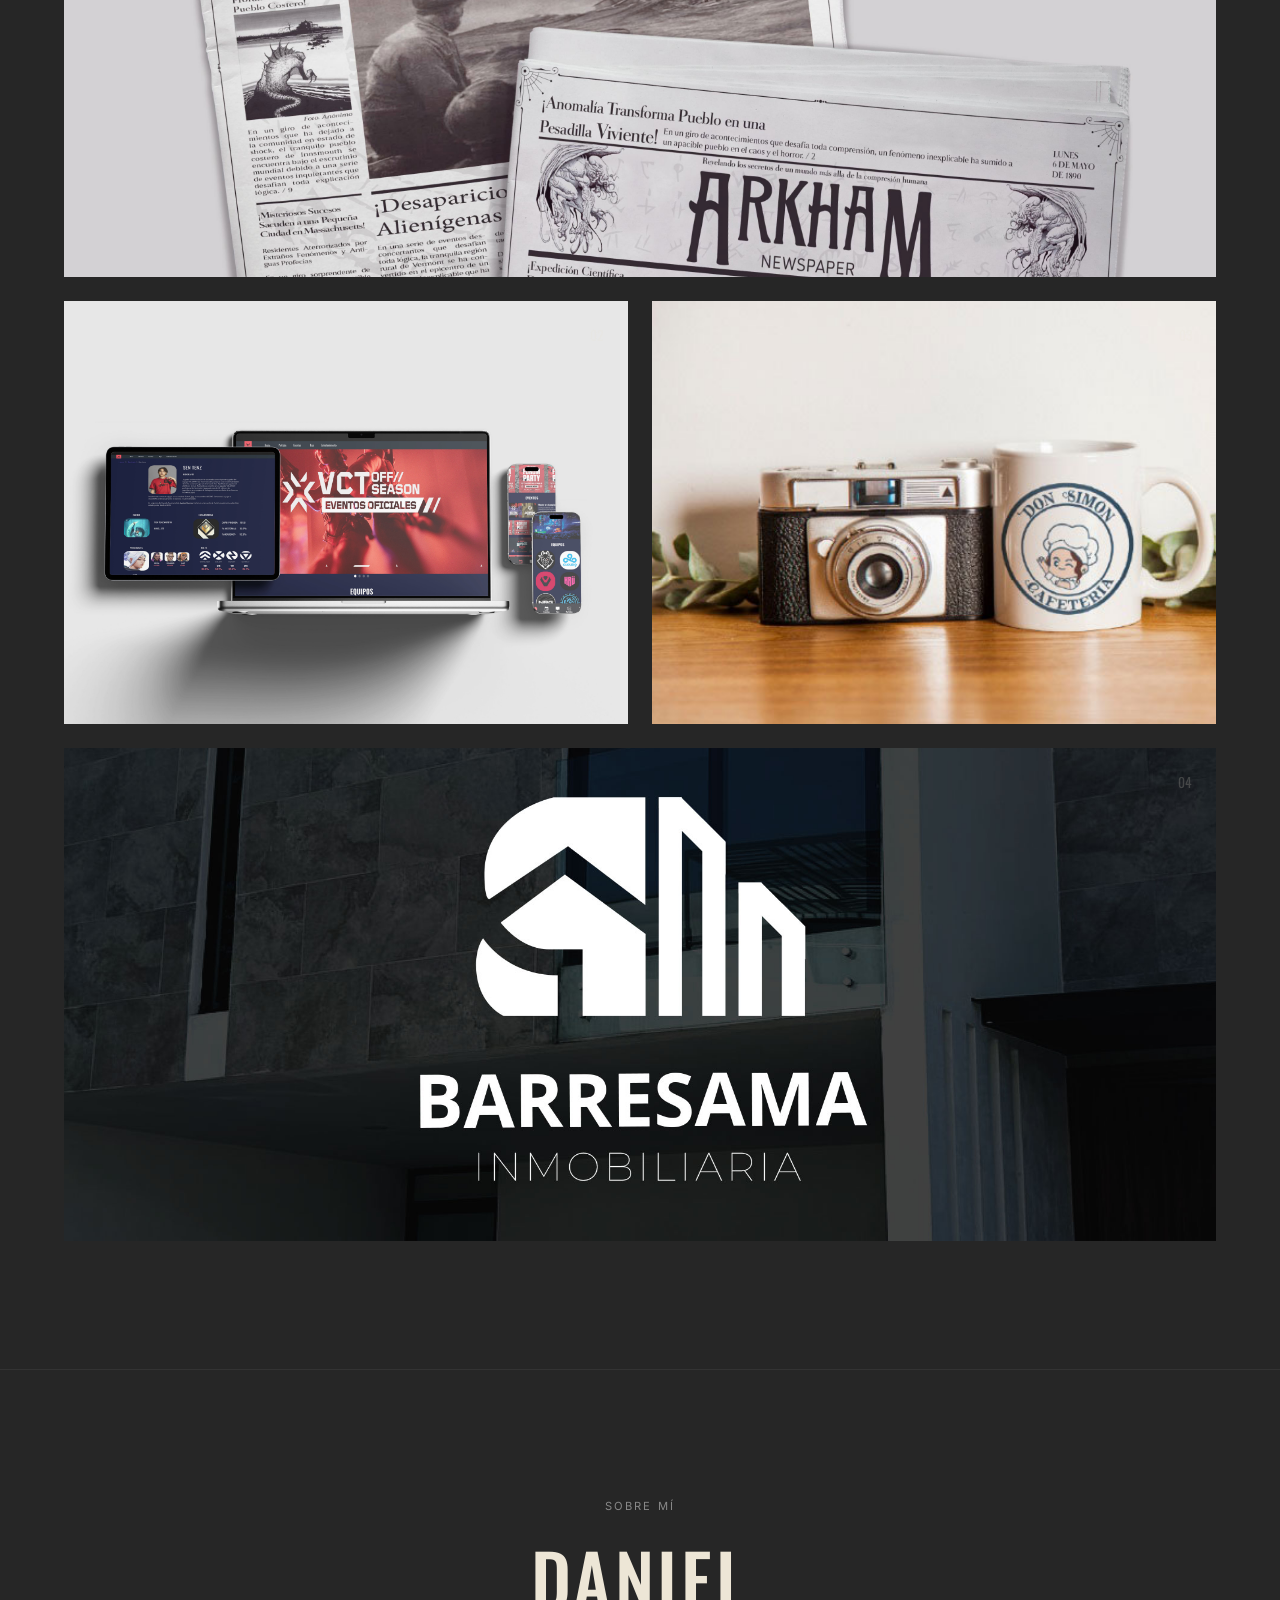
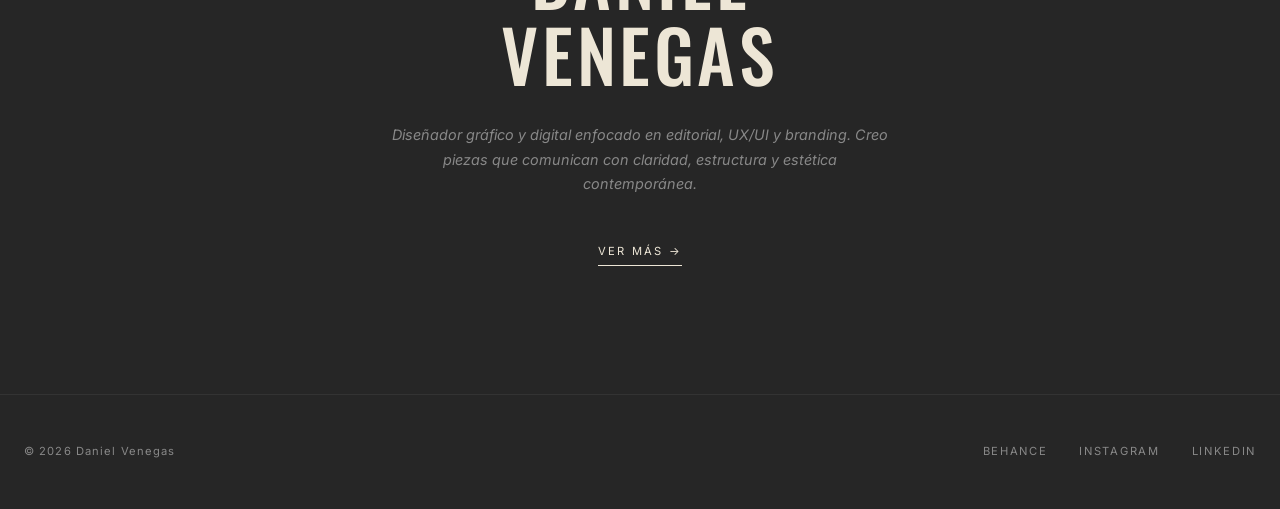
==== commit 828bd8ed: "Add CENEVAL award section to index.html" ====
--- a/index.html
+++ b/index.html
@@ -14,14 +14,14 @@
   <meta property="og:url" content="https://danielvenegas-design.github.io/">
   <meta property="og:title" content="Daniel Venegas | Portafolio de Diseño">
   <meta property="og:description" content="Diseñador gráfico y digital especializado en editorial, branding y UX/UI. Explora mi trabajo.">
-  <meta property="og:image" content="https://danielvenegas-design.github.io/img/mi%20logo.png">
+  <meta property="og:image" content="https://danielvenegas-design.github.io/portafolio-danielvenegas/img/dibujo-1.jpg">
   <meta property="og:site_name" content="Daniel Venegas Portfolio">
 
   <!-- Twitter -->
   <meta name="twitter:card" content="summary_large_image">
   <meta name="twitter:title" content="Daniel Venegas | Portafolio">
   <meta name="twitter:description" content="Diseño que comunica, estructura y conecta.">
-  <meta name="twitter:image" content="https://danielvenegas-design.github.io/img/mi%20logo.png">
+  <meta name="twitter:image" content="https://danielvenegas-design.github.io/portafolio-danielvenegas/img/dibujo-1.jpg">
 
   <!-- Styles -->
   <link rel="stylesheet" href="styles.css" />
@@ -85,6 +85,37 @@
       </h1>
     </div>
   </section>
+
+  <!-- ==================== CENEVAL AWARD ==================== -->
+   <section class="award">
+  <div class="award-content">
+
+    <div class="award-image">
+      <img src="img/ceneval-award.png" alt="Premio CENEVAL EGEL Excelencia">
+    </div>
+
+    <div class="award-info">
+      <p class="award-label">Reconocimiento</p>
+
+      <h2 class="award-title">
+        Premio CENEVAL<br>
+        Excelencia EGEL
+      </h2>
+
+      <p class="award-text">
+        Reconocimiento otorgado por CENEVAL por obtener desempeño
+        de excelencia en el EGEL de Diseño Gráfico 2026.
+      </p>
+
+      <a href="https://u39586807.ct.sendgrid.net/ls/click?upn=u001.[base64]"
+         target="_blank"
+         class="award-link">
+         Validar credencial →
+      </a>
+    </div>
+
+  </div>
+</section>
 
   <!-- ==================== TRABAJOS ==================== -->
   <section class="works" id="trabajos">
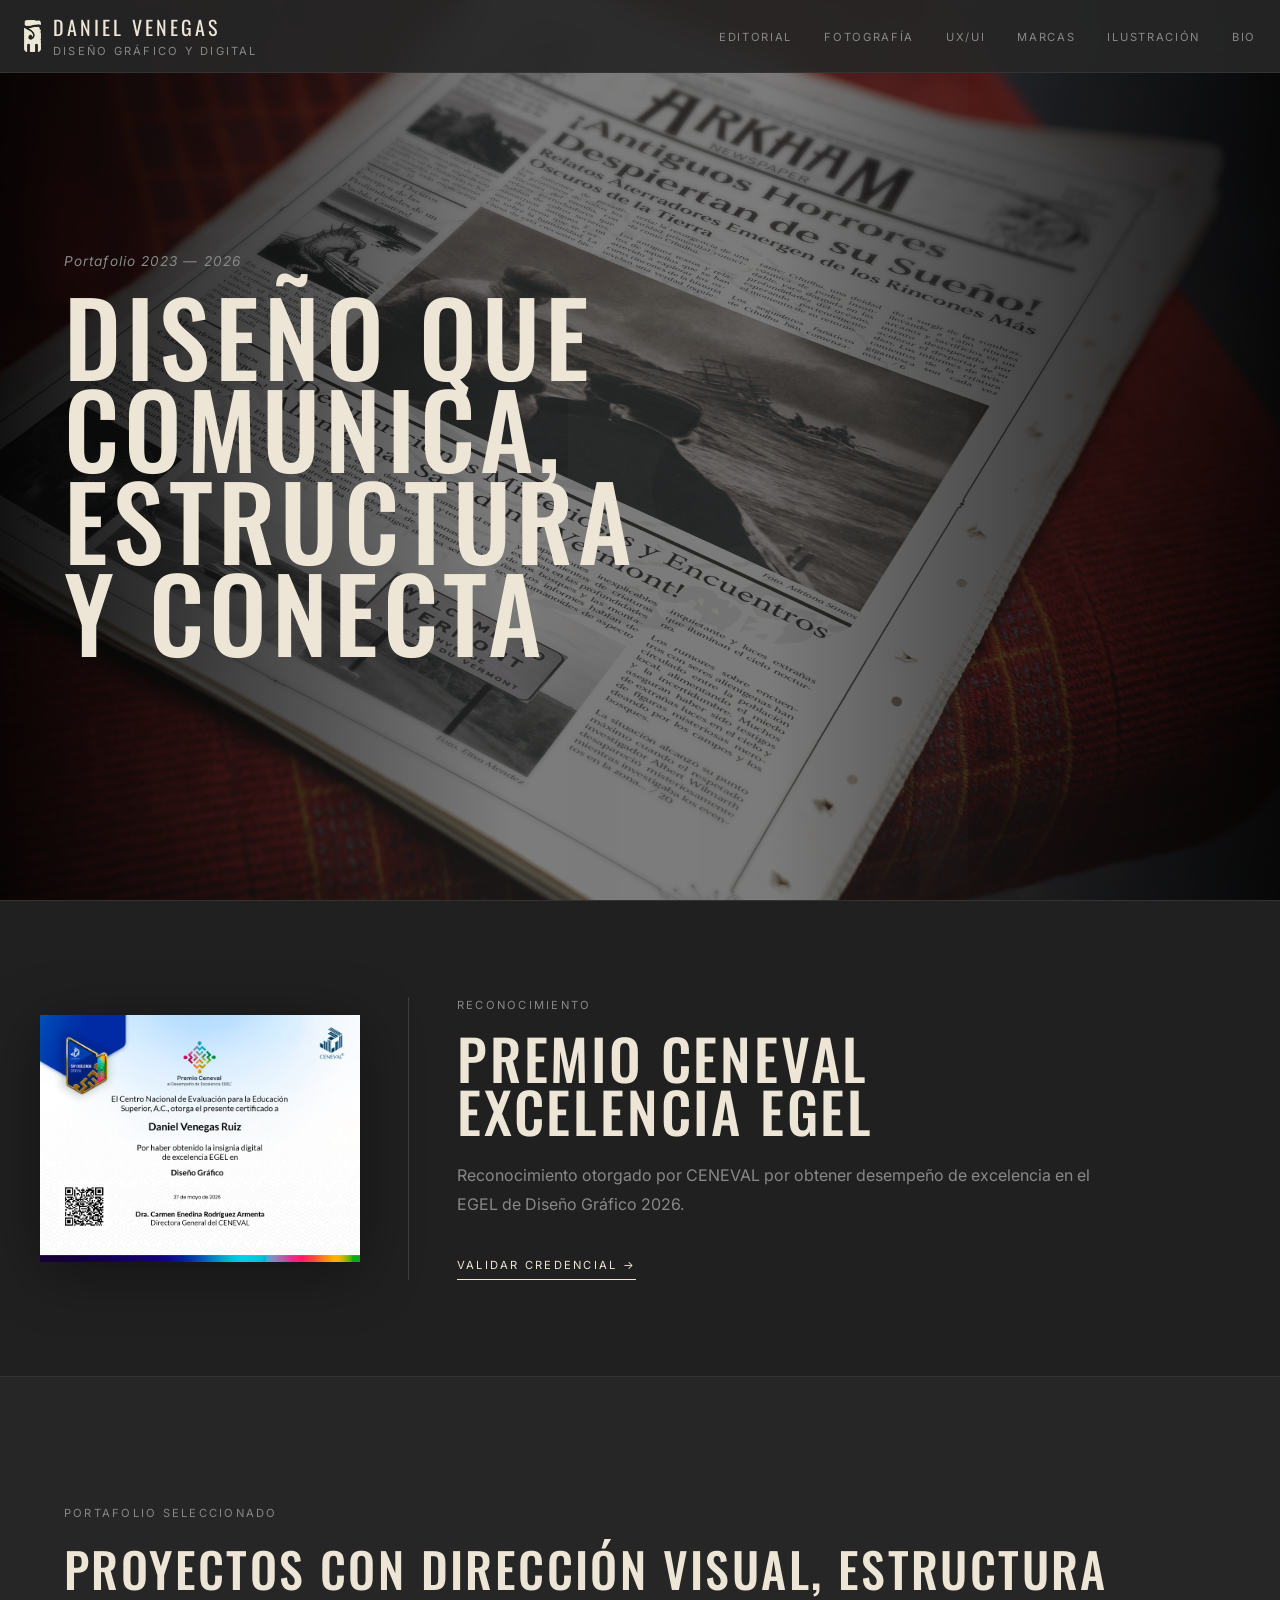
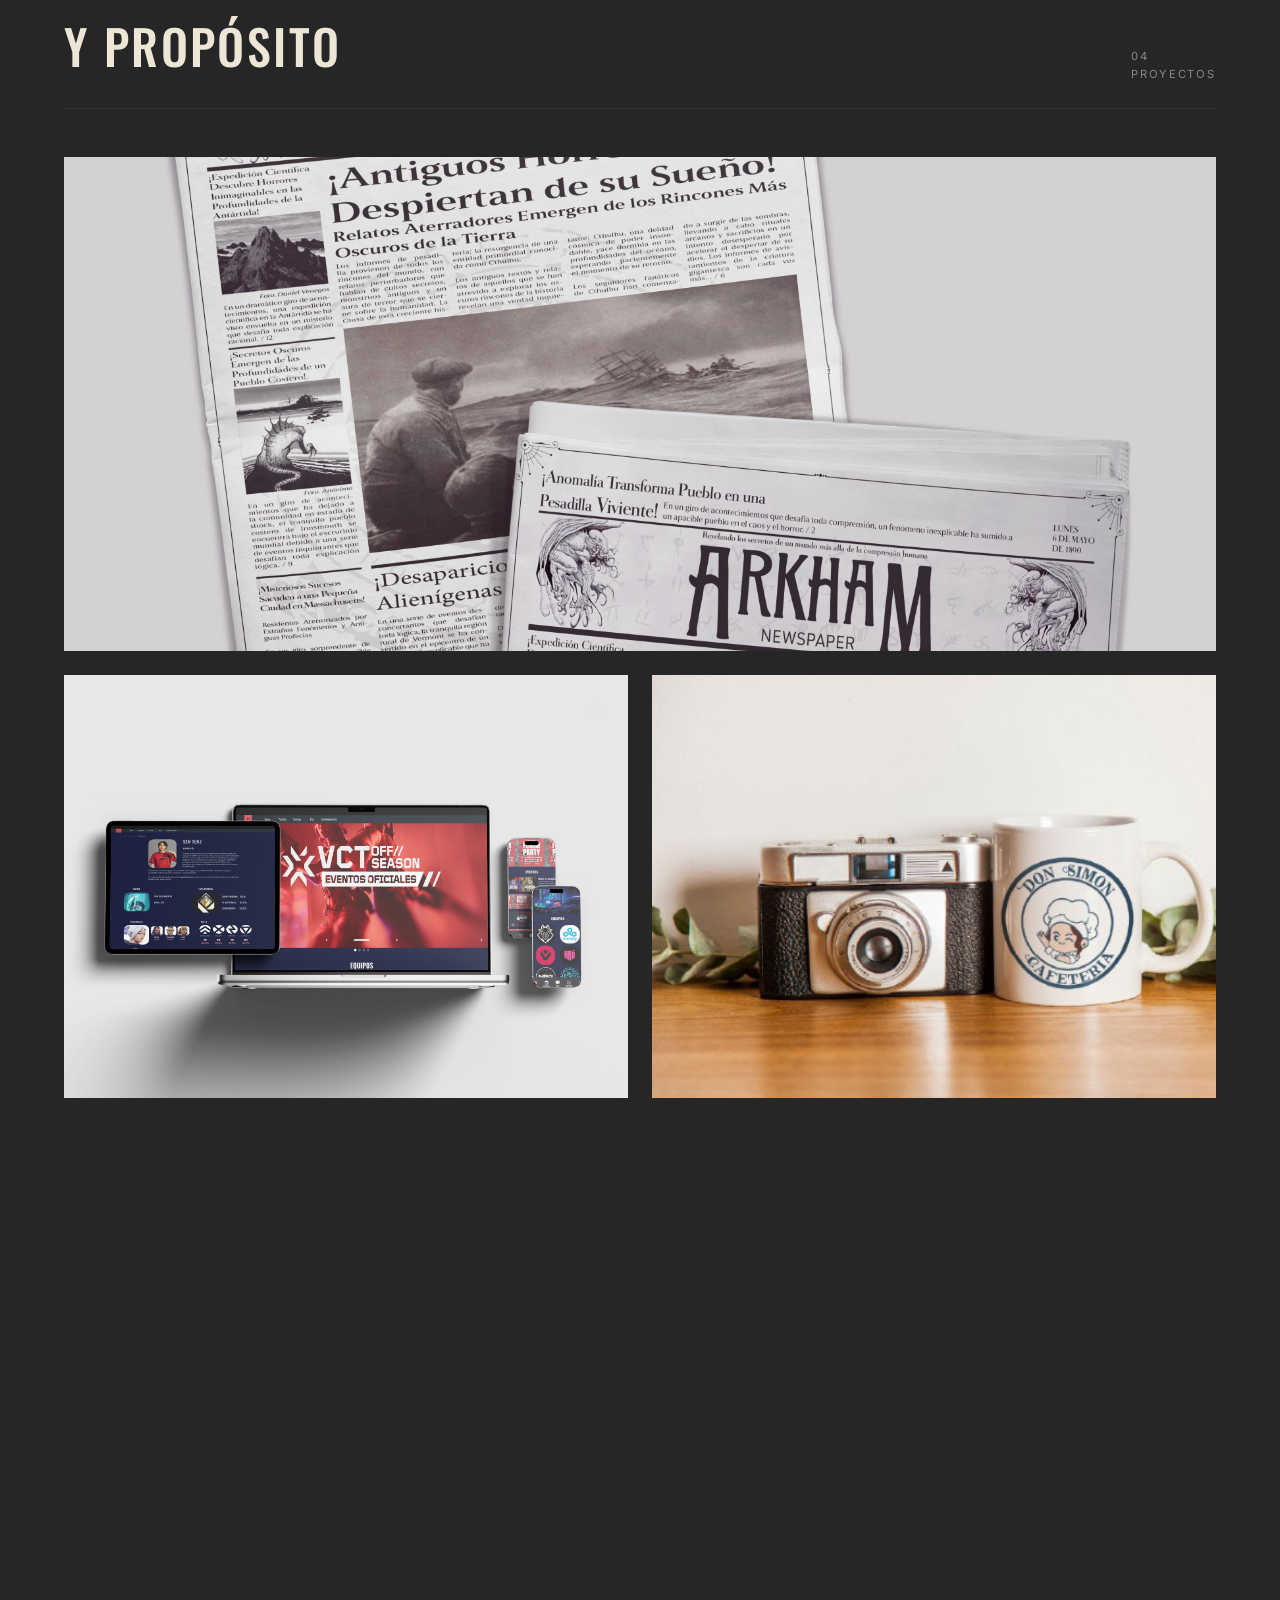
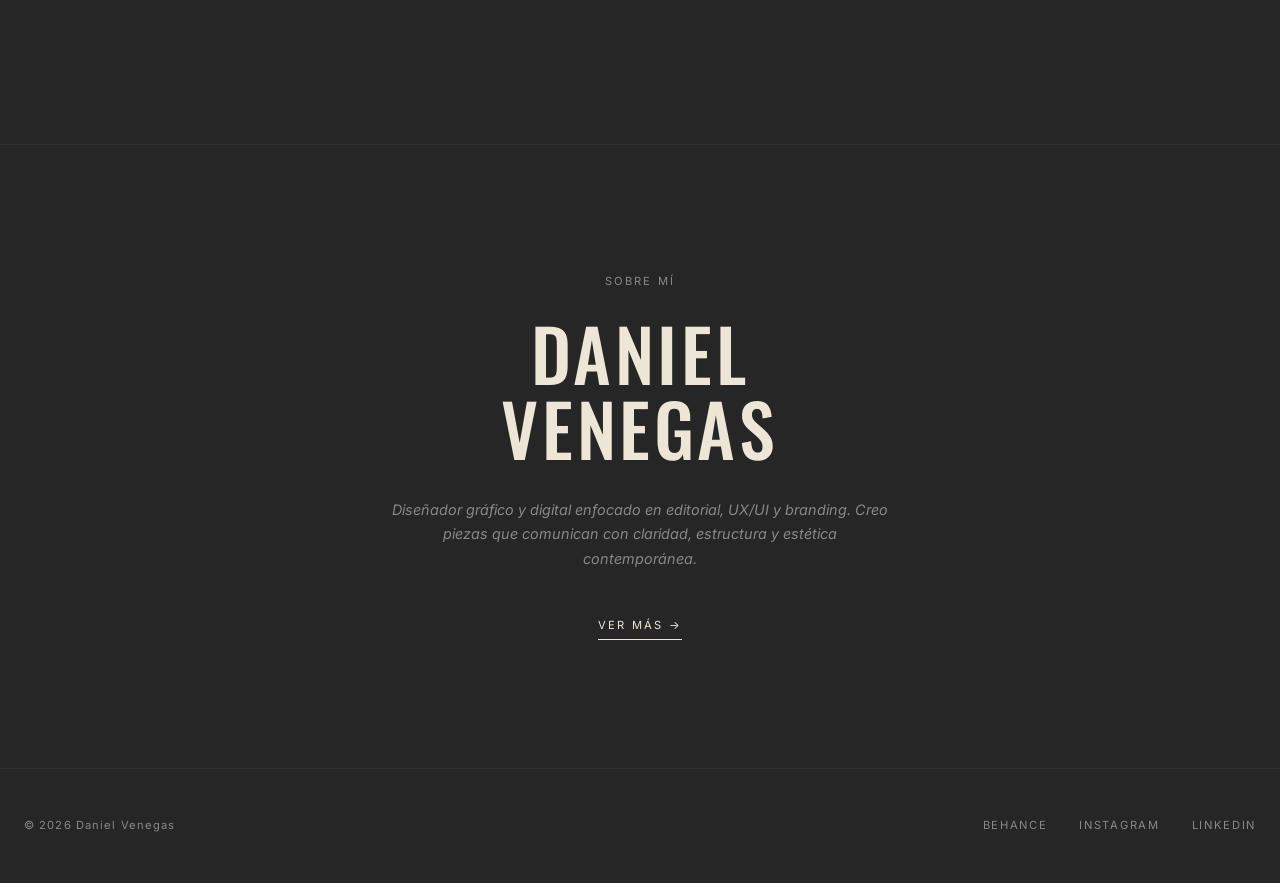
==== commit 6b680328: "Update works section with new project details" ====
--- a/index.html
+++ b/index.html
@@ -119,56 +119,52 @@
 
   <!-- ==================== TRABAJOS ==================== -->
   <section class="works" id="trabajos">
-    <div class="works-header">
-      <div>
-        <p class="works-label">Selección</p>
-        <h2 class="works-title">Últimos trabajos</h2>
+  <div class="works-header">
+    <div>
+      <p class="works-label">Portafolio seleccionado</p>
+      <h2 class="works-title">Proyectos con dirección visual, estructura y propósito</h2>
+    </div>
+    <span class="works-count">04 Proyectos</span>
+  </div>
+
+  <div class="works-grid">
+    <a href="editorial.html#periodico" class="work-card work-large">
+      <img src="img/periodico.jpg" alt="Proyecto editorial de periódico digital" />
+      <div class="work-info">
+        <span class="work-category">Diseño editorial</span>
+        <h3 class="work-name">Periódico Digital</h3>
       </div>
-      <span class="works-count">04 Proyectos</span>
-    </div>
+      <span class="work-index">01</span>
+    </a>
 
-    <div class="works-grid">
-      <!-- Proyecto 1 — grande -->
-      <a href="editorial.html#periodico" class="work-card work-large">
-        <img src="img/periodico.jpg" alt="Periódico Digital" />
-        <div class="work-info">
-          <span class="work-category">Editorial</span>
-          <h3 class="work-name">Periódico</h3>
-        </div>
-        <span class="work-index">01</span>
-      </a>
+    <a href="ux-ui.html#vct" class="work-card">
+      <img src="img/vct.jpg" alt="Diseño de interfaz UX UI para VCT América" />
+      <div class="work-info">
+        <span class="work-category">UX/UI</span>
+        <h3 class="work-name">VCT América</h3>
+      </div>
+      <span class="work-index">02</span>
+    </a>
 
-      <!-- Proyecto 2 — pequeño -->
-      <a href="ux-ui.html#vct" class="work-card">
-        <img src="img/vct.jpg" alt="VCT América" />
-        <div class="work-info">
-          <span class="work-category">UX/UI</span>
-          <h3 class="work-name">VCT América</h3>
-        </div>
-        <span class="work-index">02</span>
-      </a>
+    <a href="marca.html#simon" class="work-card">
+      <img src="img/DON-SIMON-LOGO-mockup-2.jpg" alt="Identidad visual para Don Simón" />
+      <div class="work-info">
+        <span class="work-category">Identidad visual</span>
+        <h3 class="work-name">Don Simón</h3>
+      </div>
+      <span class="work-index">03</span>
+    </a>
 
-      <!-- Proyecto 3 — pequeño -->
-      <a href="marca.html#simon" class="work-card">
-        <img src="img/DON-SIMON-LOGO-mockup-2.jpg" alt="Don simon" />
-        <div class="work-info">
-          <span class="work-category">Branding</span>
-          <h3 class="work-name">Don simon</h3>
-        </div>
-        <span class="work-index">03</span>
-      </a>
-
-      <!-- Proyecto 4 — grande -->
-      <a href="marca.html#barresama" class="work-card work-large">
-        <img src="img/barresama-fondo.jpg" alt="Barresama Inmobiliaria" />
-        <div class="work-info">
-          <span class="work-category">Marcas</span>
-          <h3 class="work-name">Barresama Inmobiliaria</h3>
-        </div>
-        <span class="work-index">04</span>
-      </a>
-    </div>
-  </section>
+    <a href="marca.html#barresama" class="work-card work-large">
+      <img src="img/barresama-fondo.jpg" alt="Identidad visual para Barresama Inmobiliaria" />
+      <div class="work-info">
+        <span class="work-category">Branding</span>
+        <h3 class="work-name">Barresama Inmobiliaria</h3>
+      </div>
+      <span class="work-index">04</span>
+    </a>
+  </div>
+</section>
 
   <!-- ==================== ABOUT PREVIEW ==================== -->
   <section class="about" id="about">
--- a/styles.css
+++ b/styles.css
@@ -492,6 +492,178 @@
 .about-link:hover {
   color: #888;
   border-color: #888;
+}
+
+/* ============================================
+   BIO AWARD
+============================================ */
+
+.bio-award {
+  margin-top: 6rem;
+  padding-top: 4rem;
+  border-top: 1px solid #333;
+
+  display: grid;
+  grid-template-columns: 1fr;
+  gap: 3rem;
+  align-items: center;
+}
+
+@media (min-width: 900px) {
+  .bio-award {
+    grid-template-columns: 320px 1fr;
+  }
+}
+
+.bio-award-image {
+  text-align: center;
+}
+
+.bio-award-image img {
+  width: 100%;
+  max-width: 320px;
+  object-fit: contain;
+
+  filter: drop-shadow(0 12px 40px rgba(0,0,0,0.35));
+
+  transition: transform 0.4s ease;
+}
+
+.bio-award-image img:hover {
+  transform: translateY(-6px) scale(1.02);
+}
+
+.bio-award-label {
+  font-size: 0.7rem;
+  letter-spacing: 0.2em;
+  text-transform: uppercase;
+  color: #888;
+
+  margin-bottom: 1rem;
+}
+
+.bio-award-title {
+  font-size: clamp(2rem, 4vw, 3.5rem);
+  line-height: 0.95;
+
+  margin-bottom: 1.5rem;
+}
+
+.bio-award-text {
+  color: #888;
+  line-height: 1.8;
+
+  max-width: 700px;
+
+  margin-bottom: 2rem;
+}
+
+.bio-award-link {
+  display: inline-block;
+
+  font-size: 0.7rem;
+  letter-spacing: 0.2em;
+  text-transform: uppercase;
+
+  border-bottom: 1px solid #EDE6D6;
+  padding-bottom: 4px;
+
+  transition: color 0.3s, border-color 0.3s;
+}
+
+.bio-award-link:hover {
+  color: #888;
+  border-color: #888;
+}
+
+/* ============================================
+   CENEVAL AWARD
+============================================ */
+
+.award {
+  padding: 6rem 1.5rem;
+  border-top: 1px solid #333;
+  border-bottom: 1px solid #333;
+  background: #202020;
+}
+
+.award-content {
+  max-width: 1200px;
+  margin: 0 auto;
+
+  display: grid;
+  grid-template-columns: 1fr;
+  gap: 3rem;
+  align-items: center;
+}
+
+@media (min-width: 900px) {
+  .award-content {
+    grid-template-columns: 320px 1fr;
+  }
+}
+
+.award-image img {
+  width: 100%;
+  max-width: 320px;
+  margin: 0 auto;
+  object-fit: contain;
+
+  filter: drop-shadow(0 10px 30px rgba(0,0,0,0.4));
+
+  transition: transform 0.4s ease;
+}
+
+.award-image img:hover {
+  transform: translateY(-6px);
+}
+
+.award-label {
+  font-size: 0.7rem;
+  letter-spacing: 0.2em;
+  text-transform: uppercase;
+  color: #888;
+  margin-bottom: 1rem;
+}
+
+.award-title {
+  font-size: clamp(1.8rem, 4.5vw, 3.5rem);
+  line-height: 0.95;
+  margin-bottom: 1.5rem;
+}
+
+.award-text {
+  max-width: 650px;
+  color: #888;
+  line-height: 1.8;
+  margin-bottom: 2rem;
+}
+
+.award-link {
+  display: inline-block;
+
+  font-size: 0.7rem;
+  letter-spacing: 0.2em;
+  text-transform: uppercase;
+
+  border-bottom: 1px solid #EDE6D6;
+  padding-bottom: 4px;
+
+  transition: color 0.3s, border-color 0.3s;
+}
+
+.award-link:hover {
+  color: #888;
+  border-color: #888;
+}
+
+.award-info {
+  border-left: 1px solid rgba(237,230,214,0.15);
+  padding-left: 3rem;
+}
+
+.award-image img:hover {
+  transform: translateY(-6px) scale(1.02);
 }
 
 /* ============================================
@@ -820,4 +992,3 @@
         grid-template-columns: 1fr;
     }
 }
-
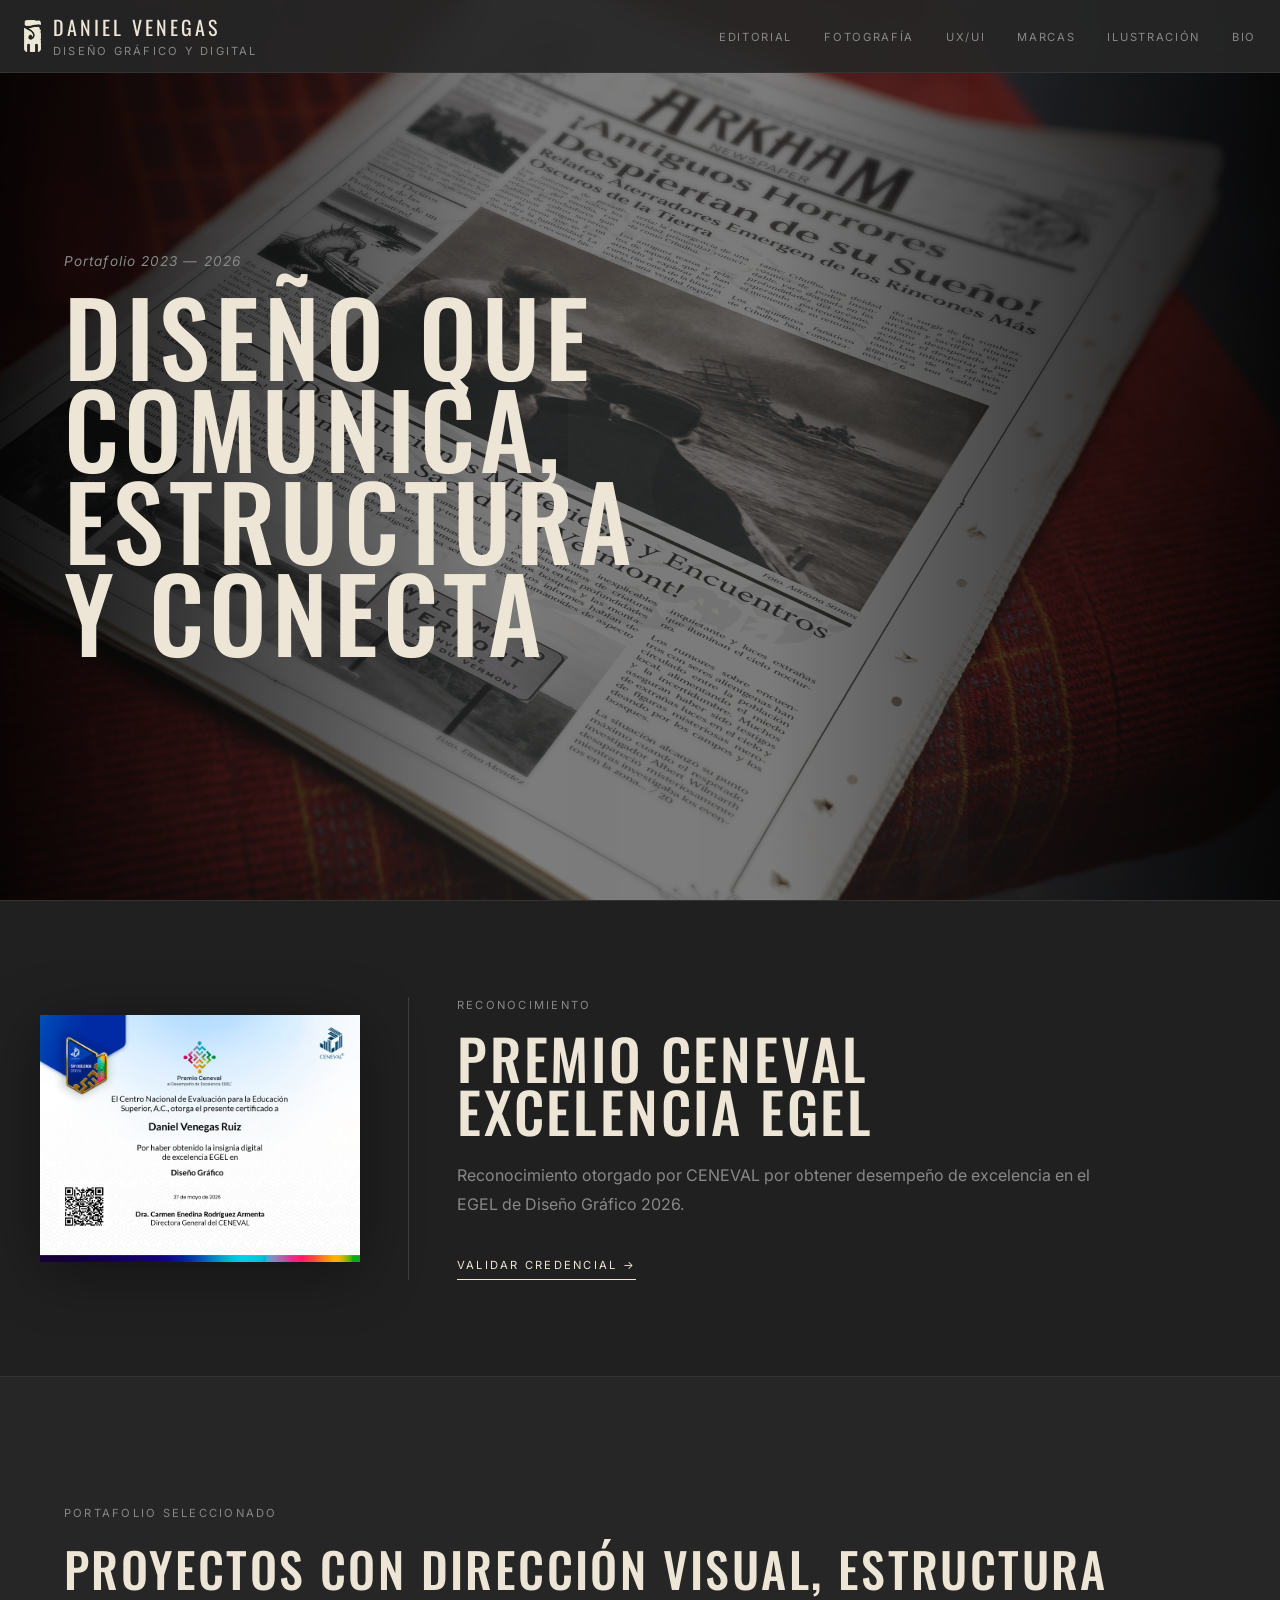
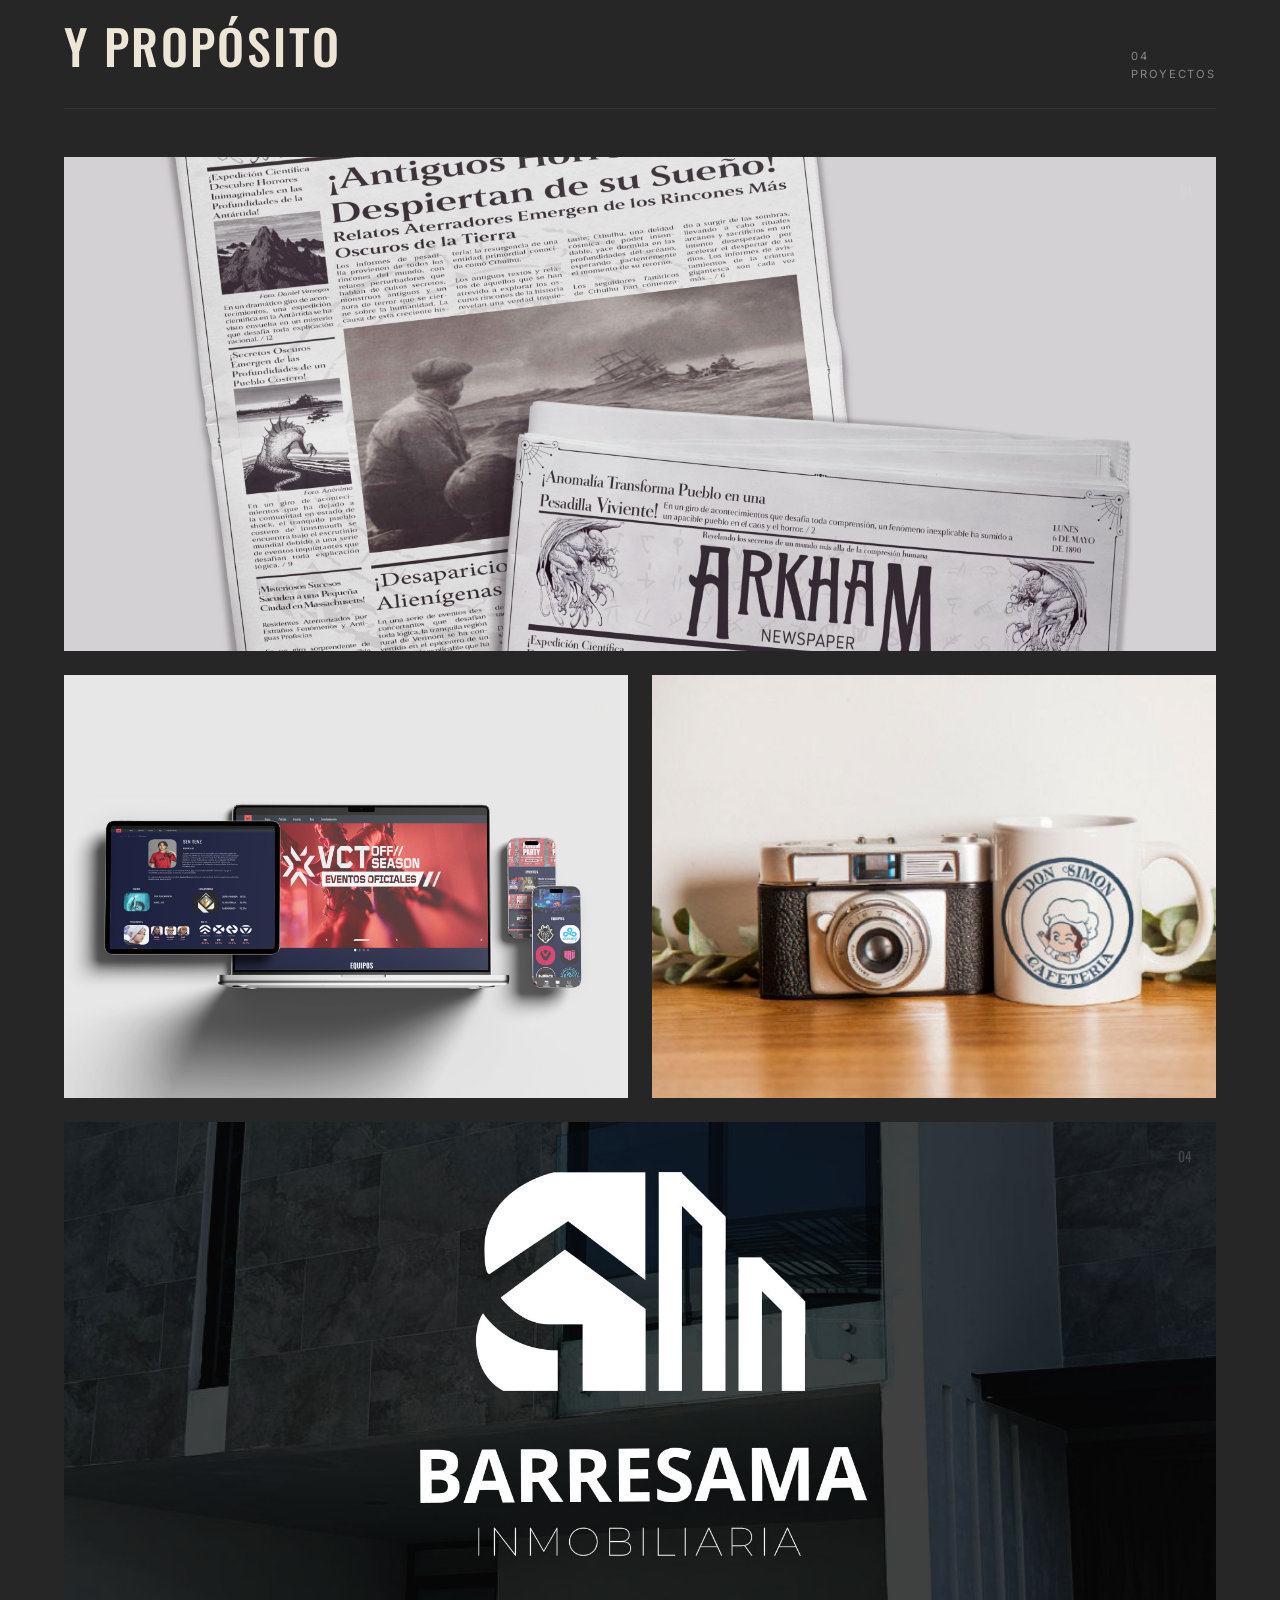
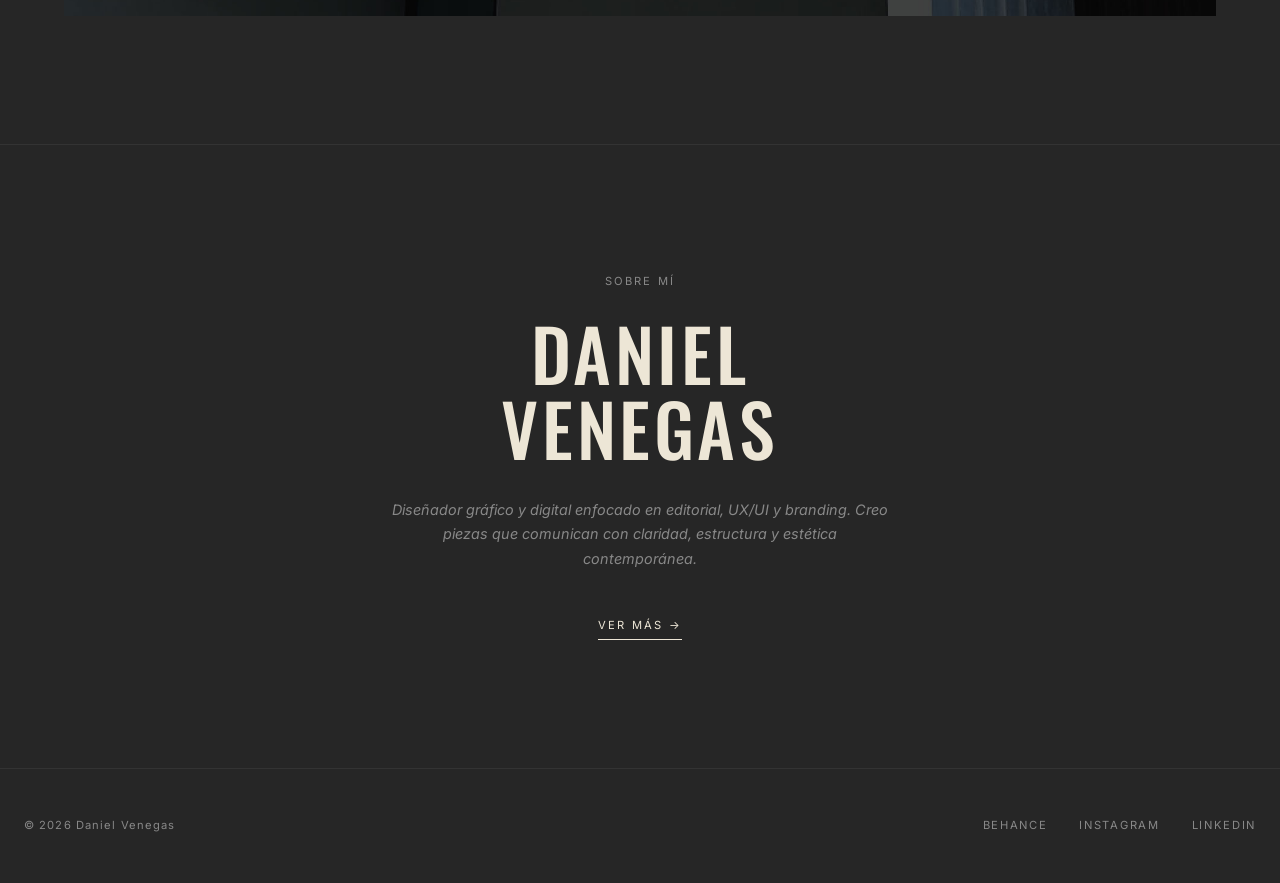
==== commit 75840900: "Fix LinkedIn link to include 'https://'" ====
--- a/index.html
+++ b/index.html
@@ -183,7 +183,7 @@
   <div class="footer-socials">
     <a href="https://www.behance.net/danielvenegasruiz" target="_blank" rel="noopener noreferrer">Behance</a>
     <a href="https://www.instagram.com/daniel_7w7_/#" target="_blank" rel="noopener noreferrer">Instagram</a>
-    <a href="https://linkedin.com" target="_blank" rel="noopener noreferrer">LinkedIn</a>
+    <a href="https://www.linkedin.com/in/daniel-venegas-ruiz-157a73198" target="_blank" rel="noopener noreferrer">LinkedIn</a>
   </div>
 </footer>
 
